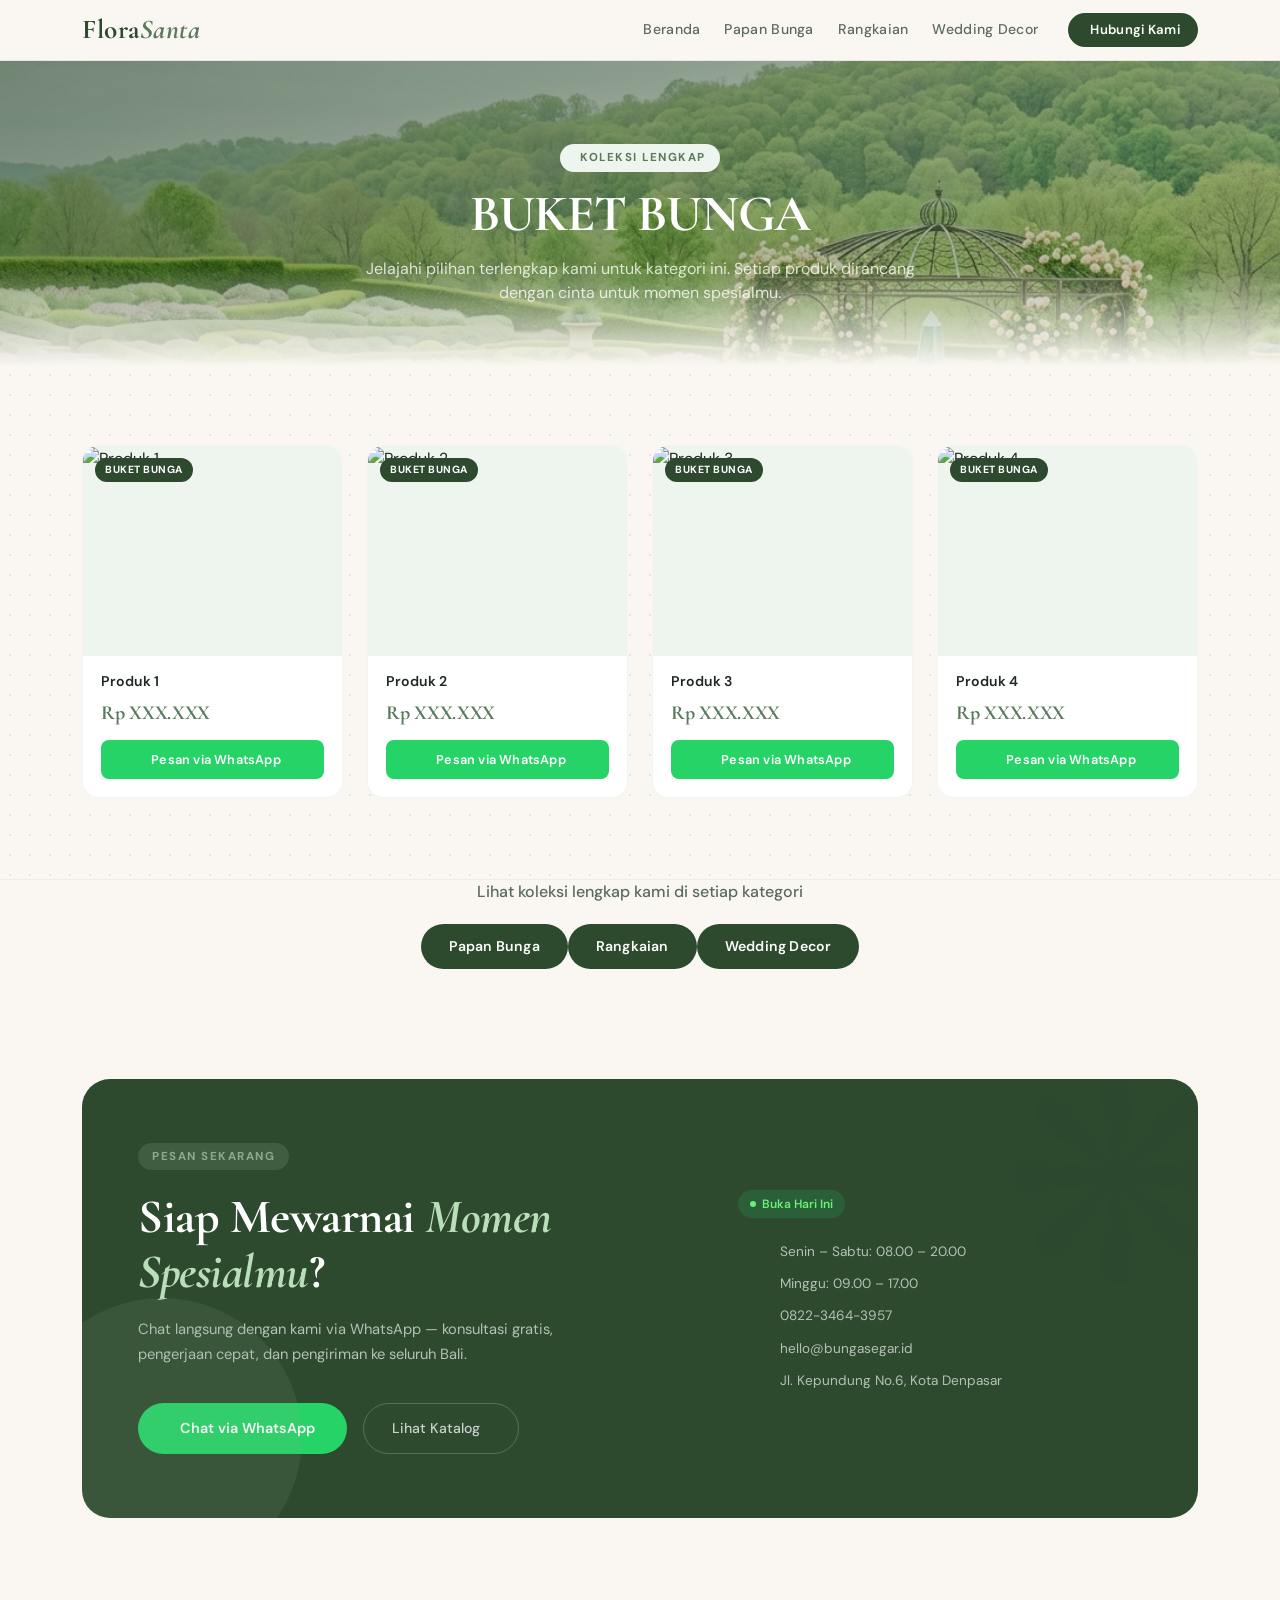
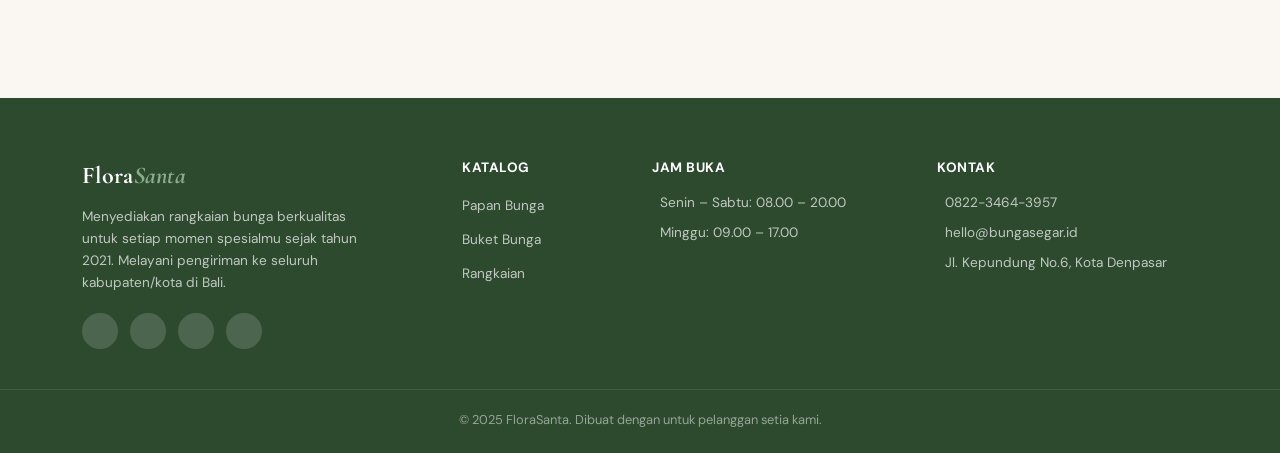
==== buket.html @ c16046f9 "Add files via upload" ====
<!DOCTYPE html>
<html lang="id">
<head>
  <meta charset="UTF-8" />
  <meta name="viewport" content="width=device-width, initial-scale=1.0"/>
  <title>Buket Bunga - FloraSanta</title>
  <link rel="icon" type="image/png" href="logosaja.png">

  <!-- Fonts -->
  <link rel="preconnect" href="https://fonts.googleapis.com">
  <link rel="preconnect" href="https://fonts.gstatic.com" crossorigin>
  <link href="https://fonts.googleapis.com/css2?family=Cormorant+Garamond:ital,wght@0,400;0,600;0,700;1,400;1,600&family=DM+Sans:wght@300;400;500;600&display=swap" rel="stylesheet">

  <!-- Bootstrap & Icons -->
  <link rel="stylesheet" href="https://cdnjs.cloudflare.com/ajax/libs/bootstrap/5.3.3/css/bootstrap.min.css"/>
  <link rel="stylesheet" href="https://cdnjs.cloudflare.com/ajax/libs/bootstrap-icons/1.11.3/font/bootstrap-icons.min.css"/>

  <!-- AOS (Animate on Scroll) -->
  <link rel="stylesheet" href="https://cdnjs.cloudflare.com/ajax/libs/aos/2.3.4/aos.css"/>

  <style>
    /* ═══════════════════════════════════════ ROOT & BASE ═══════════════════════════════════════ */
    :root {
      --sage: #5a7a5c; --sage-light: #8aab8c; --sage-dark: #2d4a2f; --sage-pale: #eef4ee;
      --cream: #faf7f2; --cream-dark: #f0e9de; --bark: #6b4f3a; --gold: #c9a96e;
      --text: #1e2820; --text-soft: #5a6b5c; --white: #ffffff;
      --radius-sm: 8px; --radius-md: 16px; --radius-lg: 28px;
      --shadow-soft: 0 4px 24px rgba(45,74,47,0.10); --shadow-card: 0 8px 40px rgba(45,74,47,0.13);
      --transition: all 0.35s cubic-bezier(0.4, 0, 0.2, 1);
    }
    *, *::before, *::after { box-sizing: border-box; margin: 0; padding: 0; }
    html { scroll-behavior: smooth; }
    body {
      font-family: 'DM Sans', sans-serif;
      background-color: var(--cream);
      color: var(--text);
      overflow-x: hidden;
      cursor: default;
    }

    /* ═══════════════════════════════════════ PROGRESS BAR ═══════════════════════════════════════ */
    #progress-bar {
      position: fixed; top: 0; left: 0; height: 3px; width: 0%;
      background: linear-gradient(90deg, var(--sage), var(--gold));
      z-index: 9999; transition: width 0.1s linear;
    }

    /* ═══════════════════════════════════════ NAVBAR ═══════════════════════════════════════ */
    .navbar {
      background: rgba(250,247,242,0.92) !important;
      backdrop-filter: blur(16px); -webkit-backdrop-filter: blur(16px);
      border-bottom: 1px solid rgba(90,122,92,0.12);
      padding: 10px 0; transition: var(--transition); position: relative; z-index: 1000;
    }
    .navbar.scrolled { padding: 10px 0; box-shadow: 0 4px 20px rgba(45,74,47,0.08); }
    .navbar-brand {
      font-family: 'Cormorant Garamond', serif; font-size: 1.7rem; font-weight: 700;
      color: var(--sage-dark) !important; letter-spacing: 0.5px; line-height: 1.1;
    }
    .navbar-brand em { font-style: italic; color: var(--sage); }
    .nav-link {
      font-size: 0.88rem; font-weight: 500; color: var(--text-soft) !important;
      letter-spacing: 0.3px; padding: 4px 10px !important; position: relative; transition: var(--transition);
    }
    .nav-link::after {
      content: ''; position: absolute; bottom: 0; left: 10px; right: 10px;
      height: 1.5px; background: var(--sage); transform: scaleX(0); transition: transform 0.3s ease;
    }
    .nav-link:hover { color: var(--sage-dark) !important; }
    .nav-link:hover::after { transform: scaleX(1); }
    .btn-nav {
      background: var(--sage-dark); color: var(--white) !important; font-size: 0.82rem;
      font-weight: 600; padding: 7px 18px !important; border-radius: 50px;
      letter-spacing: 0.3px; transition: var(--transition);
    }
    .btn-nav:hover { background: var(--sage) !important; transform: translateY(-1px); box-shadow: 0 6px 18px rgba(45,74,47,0.25); }
    .btn-nav::after { display: none; }
    .navbar-toggler { border: none; padding: 4px 8px; }
    .navbar-toggler:focus { box-shadow: none; }
    .navbar-toggler-icon {
      background-image: url("data:image/svg+xml,%3csvg xmlns='http://www.w3.org/2000/svg' viewBox='0 0 30 30'%3e%3cpath stroke='rgba(45,74,47,0.9)' stroke-linecap='round' stroke-miterlimit='10' stroke-width='2' d='M4 7h22M4 15h22M4 23h22'/%3e%3c/svg%3e");
    }

    /* ═══════════════════════════════════════ PAGE HEADER ═══════════════════════════════════════ */
    .catalog-header {
      background: linear-gradient(160deg, rgba(20,45,22,0.55) 0%, rgba(35,60,30,0.35) 60%, rgba(20,30,18,0.2) 100%), url('kebunbunga.png') center/cover no-repeat fixed;
      padding: 80px 0 60px; position: relative; overflow: hidden;
    }
    .catalog-header::before {
      content: ''; position: absolute; bottom: -1px; left: 0; right: 0; height: 100px;
      background: linear-gradient(to bottom, transparent, var(--cream)); pointer-events: none;
    }
    .catalog-header-content {
      position: relative; z-index: 2; text-align: center;
    }
    .catalog-title {
      font-family: 'Cormorant Garamond', serif; font-size: clamp(2.4rem, 4vw, 3.8rem);
      font-weight: 700; color: #ffffff; letter-spacing: -1px; margin-bottom: 12px;
    }
    .catalog-subtitle {
      font-size: 1rem; color: rgba(255,255,255,0.78); max-width: 600px; margin: 0 auto;
    }

    /* ═══════════════════════════════════════ SECTION HEADERS ═══════════════════════════════════════ */
    .section-tag {
      display: inline-flex; align-items: center; gap: 6px; background: var(--sage-pale);
      color: var(--sage); padding: 5px 14px; border-radius: 50px; font-size: 0.72rem;
      font-weight: 700; text-transform: uppercase; letter-spacing: 1.5px; margin-bottom: 12px;
    }
    .section-tag i { font-size: 0.7rem; }

    /* ═══════════════════════════════════════ PRODUCT GRID ═══════════════════════════════════════ */
    .products-section {
      background-color: #faf7f2;
      background-image: radial-gradient(#dcebdc 1px, transparent 1px);
      background-size: 20px 20px;
      padding: 80px 0;
      position: relative; z-index: 1;
    }
    .products-section.alt {
      background-color: #f5f2ed;
      background-image: radial-gradient(#dcebdc 1px, transparent 1px);
      background-size: 20px 20px;
    }

    .product-card {
      background: var(--white); border-radius: var(--radius-md); overflow: hidden;
      transition: var(--transition); cursor: pointer; height: 100%;
      border: 1px solid rgba(90,122,92,0.08);
    }
    .product-card:hover { transform: translateY(-6px); box-shadow: var(--shadow-card); }
    .card-img-wrap { position: relative; overflow: hidden; height: 210px; background: var(--sage-pale); }
    .card-img-wrap img { width: 100%; height: 100%; object-fit: cover; transition: transform 0.5s ease; }
    .product-card:hover .card-img-wrap img { transform: scale(1.07); }
    .card-tag {
      position: absolute; top: 12px; left: 12px; background: var(--sage-dark); color: white;
      font-size: 0.65rem; font-weight: 700; padding: 4px 10px; border-radius: 50px;
      letter-spacing: 0.5px; text-transform: uppercase;
    }
    .card-tag.pink { background: #c2185b; }
    .card-tag.teal { background: #00796b; }
    .card-content { padding: 16px 18px 18px; }
    .card-name {
      font-size: 0.88rem; font-weight: 600; color: var(--text); margin-bottom: 6px; line-height: 1.4;
      display: -webkit-box; -webkit-line-clamp: 2; -webkit-box-orient: vertical; overflow: hidden;
    }
    .card-price {
      font-family: 'Cormorant Garamond', serif; font-size: 1.25rem; font-weight: 700;
      color: var(--sage); margin-bottom: 12px; letter-spacing: -0.3px;
    }
    .btn-wa {
      display: flex; align-items: center; justify-content: center; gap: 7px; width: 100%;
      background: #25d366; color: white; font-size: 0.8rem; font-weight: 600;
      padding: 10px 14px; border-radius: var(--radius-sm); border: none; text-decoration: none;
      transition: var(--transition); letter-spacing: 0.2px;
    }
    .btn-wa:hover { background: #1aad4f; color: white; transform: translateY(-1px); }

/* ═══════════════════════════════════════ CTA BANNER ═══════════════════════════════════════ */
    .cta-banner { padding: 100px 0; background: var(--cream); position: relative; z-index: 1; }
    .cta-box {
      background: var(--sage-dark); border-radius: var(--radius-lg); padding: 64px 56px;
      position: relative; overflow: hidden;
    }
    .cta-box::before {
      content: '❋'; position: absolute; font-size: 18rem; top: -40px; right: -40px;
      opacity: 0.04; line-height: 1; pointer-events: none;
    }
    .cta-box::after {
      content: ''; position: absolute; bottom: -60px; left: -60px; width: 280px; height: 280px;
      border-radius: 50%; background: rgba(138,171,140,0.12); pointer-events: none;
    }
    .cta-tag {
      display: inline-block; background: rgba(138,171,140,0.2); color: var(--sage-light);
      padding: 5px 14px; border-radius: 50px; font-size: 0.72rem; font-weight: 700;
      letter-spacing: 1.5px; text-transform: uppercase; margin-bottom: 20px;
    }
    .cta-box h2 {
      font-family: 'Cormorant Garamond', serif; font-size: clamp(2rem, 4vw, 3rem);
      font-weight: 700; color: white; line-height: 1.15; margin-bottom: 16px; letter-spacing: -0.5px;
    }
    .cta-box h2 em { font-style: italic; color: #b8deba; }
    .cta-box p {
      color: rgba(255,255,255,0.65); font-size: 0.92rem; line-height: 1.7;
      margin-bottom: 36px; max-width: 480px;
    }
    .btn-cta-wa {
      display: inline-flex; align-items: center; gap: 10px; background: #25d366; color: white;
      font-weight: 600; font-size: 0.9rem; padding: 15px 32px; border-radius: 50px;
      text-decoration: none; transition: var(--transition);
    }
    .btn-cta-wa:hover {
      background: #1aad4f; color: white; transform: translateY(-2px);
      box-shadow: 0 10px 30px rgba(37,211,102,0.35);
    }
    .btn-cta-outline {
      display: inline-flex; align-items: center; gap: 10px; background: transparent;
      color: rgba(255,255,255,0.75); font-weight: 500; font-size: 0.88rem;
      padding: 14px 28px; border-radius: 50px; border: 1px solid rgba(255,255,255,0.2);
      text-decoration: none; transition: var(--transition);
    }
    .btn-cta-outline:hover {
      color: white; border-color: rgba(255,255,255,0.5); background: rgba(255,255,255,0.06);
    }
    .cta-info-list { list-style: none; }
    .cta-info-list li {
      display: flex; align-items: center; gap: 10px; color: rgba(255,255,255,0.65);
      font-size: 0.85rem; margin-bottom: 12px;
    }
    .cta-info-list li i { color: var(--sage-light); font-size: 1rem; flex-shrink: 0; }
    .open-badge {
      display: inline-flex; align-items: center; gap: 6px; background: rgba(37,211,102,0.15);
      color: #69f07a; font-size: 0.75rem; font-weight: 600; padding: 5px 12px;
      border-radius: 50px; margin-bottom: 24px;
    }
    .open-badge span {
      width: 6px; height: 6px; background: #69f07a; border-radius: 50%;
      animation: pulse-dot 2s infinite;
    }

/* ═══════════════════════════════════════ CATALOG NAVIGATION ═══════════════════════════════════════ */
    .catalog-nav-section {
      margin-top: 1px;
      margin-bottom: 10px;
      padding: var(--spacing-2xl) 0;
      background: var(--cream);
      position: relative;
      z-index: 1;
      border-top: 1px solid rgba(90,122,92,0.08);
    }

    .catalog-nav-section p {
      font-size: 1rem;
      color: var(--text-soft);
      margin-bottom: 20px;
      font-weight: 500;
    }

    .catalog-nav-wrapper {
      display: flex;
      flex-wrap: wrap;
      gap: var(--spacing-md);
      justify-content: center;
    }

    .btn-catalog-nav {
      display: inline-flex;
      align-items: center;
      gap: var(--spacing-xs);
      background: var(--sage-dark);
      color: white;
      font-weight: 600;
      font-size: 0.88rem;
      padding: 12px 28px;
      border-radius: 50px;
      border: none;
      text-decoration: none;
      transition: var(--transition);
      letter-spacing: 0.2px;
      cursor: pointer;
    }

    .btn-catalog-nav:hover {
      background: var(--sage);
      color: white;
      transform: translateY(-2px);
      box-shadow: 0 8px 24px rgba(45,74,47,0.2);
    }

    .btn-catalog-nav i {
      font-size: 0.9rem;
    }

    /* ═══════════════════════════════════════ FOOTER ═══════════════════════════════════════ */
    footer {
      background: var(--sage-dark); padding: 60px 0 24px; color: rgba(255,255,255,0.85);
      margin-top: 80px; position: relative; z-index: 1;
    }
    .footer-brand {
      font-family: 'Cormorant Garamond', serif; font-size: 1.5rem; font-weight: 700;
      color: #ffffff; margin-bottom: 12px; letter-spacing: 0.3px;
    }
    .footer-brand em { font-style: italic; color: var(--sage-light); }
    .footer-desc {
      font-size: 0.85rem; line-height: 1.6; color: rgba(255,255,255,0.7); margin-bottom: 20px;
      max-width: 300px;
    }
    .social-links {
      display: flex; gap: 12px;
    }
    .social-link {
      width: 36px; height: 36px; border-radius: 50%; background: rgba(255,255,255,0.15);
      display: flex; align-items: center; justify-content: center; color: #ffffff; font-size: 0.9rem;
      transition: var(--transition); text-decoration: none;
    }
    .social-link:hover { background: var(--sage); transform: translateY(-2px); }
    .footer-heading {
      font-weight: 700; font-size: 0.85rem; color: #ffffff; margin-bottom: 14px;
      text-transform: uppercase; letter-spacing: 0.5px;
    }
    .footer-links {
      list-style: none; padding: 0;
    }
    .footer-links li {
      margin-bottom: 10px;
    }
    .footer-links a {
      color: rgba(255,255,255,0.7); text-decoration: none; font-size: 0.85rem;
      transition: var(--transition);
    }
    .footer-links a:hover { color: #ffffff; }
    .footer-contact-item {
      font-size: 0.85rem; margin-bottom: 10px; display: flex; align-items: center; gap: 8px;
      color: rgba(255,255,255,0.7);
    }
    .footer-contact-item i { font-size: 0.9rem; color: var(--sage-light); }
    .footer-bottom {
      border-top: 1px solid rgba(255,255,255,0.1); padding-top: 20px; margin-top: 40px;
      text-align: center; font-size: 0.8rem; color: rgba(255,255,255,0.5);
    }

    /* ═══════════════════════════════════════ MODAL ═══════════════════════════════════════ */
    #modal-overlay {
      display: none; position: fixed; inset: 0; background: rgba(0,0,0,0.45); z-index: 5000;
      align-items: center; justify-content: center; backdrop-filter: blur(4px);
      -webkit-backdrop-filter: blur(4px);
    }
    .modal-card {
      background: var(--white); border-radius: var(--radius-lg); width: 90%; max-width: 480px;
      overflow: hidden; box-shadow: 0 20px 60px rgba(0,0,0,0.3); animation: modalSlideIn 0.35s ease;
    }
    @keyframes modalSlideIn { from { transform: translateY(40px); opacity: 0; } to { transform: translateY(0); opacity: 1; } }
    .modal-img-wrap { position: relative; height: 280px; overflow: hidden; background: var(--sage-pale); }
    .modal-img-wrap img { width: 100%; height: 100%; object-fit: cover; }
    .modal-close {
      position: absolute; top: 16px; right: 16px; width: 40px; height: 40px; border: none;
      background: rgba(0,0,0,0.15); color: #ffffff; border-radius: 50%; cursor: pointer;
      display: flex; align-items: center; justify-content: center; font-size: 1.2rem;
      transition: var(--transition);
    }
    .modal-close:hover { background: rgba(0,0,0,0.3); transform: scale(1.1); }
    .modal-body { padding: 32px 28px; }
    .modal-name {
      font-size: 1.3rem; font-weight: 700; color: var(--text); margin-bottom: 8px;
      font-family: 'Cormorant Garamond', serif;
    }
    .modal-price {
      font-size: 1.4rem; font-weight: 700; color: var(--sage); margin-bottom: 24px;
      font-family: 'Cormorant Garamond', serif;
    }
    .btn-wa-modal {
      display: flex; align-items: center; justify-content: center; gap: 8px; width: 100%;
      background: #25d366; color: white; font-weight: 600; font-size: 0.9rem;
      padding: 14px 20px; border-radius: var(--radius-sm); border: none; text-decoration: none;
      transition: var(--transition);
    }
    .btn-wa-modal:hover { background: #1aad4f; transform: translateY(-2px); }

    /* ═══════════════════════════════════════ BREADCRUMB ═══════════════════════════════════════ */
    .breadcrumb-nav {
      background: transparent; padding: 20px 0 0; margin-bottom: 0;
    }
    .breadcrumb-nav .breadcrumb-item { font-size: 0.85rem; }
    .breadcrumb-nav .breadcrumb-item a { color: var(--sage); text-decoration: none; }
    .breadcrumb-nav .breadcrumb-item.active { color: var(--text-soft); }

    @keyframes pulse-dot { 0%, 100% { opacity: 1; transform: scale(1); } 50% { opacity: 0.5; transform: scale(0.8); } }
  </style>
</head>
<body>
  <div id="progress-bar"></div>

  <!-- NAVBAR -->
<nav class="navbar navbar-expand-lg sticky-top" id="mainNav">
  <div class="container">
    <a class="navbar-brand" href="#">Flora<em>Santa</em></a>
    <button class="navbar-toggler" type="button" data-bs-toggle="collapse" data-bs-target="#navMenu">
      <span class="navbar-toggler-icon"></span>
    </button>
    <div class="collapse navbar-collapse" id="navMenu">
      <ul class="navbar-nav ms-auto align-items-lg-center gap-1">
        <li class="nav-item"><a class="nav-link" href="index.html">Beranda</a></li>
        <li class="nav-item"><a class="nav-link" href="papanbunga.html">Papan Bunga</a></li>      
        <li class="nav-item"><a class="nav-link" href="rangkaian.html">Rangkaian</a></li>
        <li class="nav-item"><a class="nav-link" href="wedding.html">Wedding Decor</a></li>
        <li class="nav-item ms-lg-3 mt-2 mt-lg-0">
          <a class="nav-link btn-nav" href="https://wa.me/6282234643957" target="_blank">
            <i class="bi bi-whatsapp me-1"></i> Hubungi Kami
          </a>
        </li>
      </ul>
    </div>
  </div>
</nav>

  <!-- CATALOG HEADER -->
  <section class="catalog-header">
    <div class="container">
      <div class="catalog-header-content" data-aos="fade-up">
        <div class="section-tag"><i class="bi bi-sparkles"></i> Koleksi Lengkap</div>
        <h1 class="catalog-title">BUKET BUNGA</h1>
        <p class="catalog-subtitle">Jelajahi pilihan terlengkap kami untuk kategori ini. Setiap produk dirancang dengan cinta untuk momen spesialmu.</p>
      </div>
    </div>
  </section>

  <!-- PRODUCTS GRID -->
  <section class="products-section">
    <div class="container">
      <div class="row g-3 g-lg-4">
        <!-- PRODUCT 1 -->
        <div class="col-6 col-lg-3" data-aos="fade-up" data-aos-delay="0">
          <div class="product-card" data-name="Produk 1" data-price="Rp XXX.XXX" data-img="placeholder.jpg" data-wa="https://wa.me/6282234643957?text=Halo%2C%20saya%20ingin%20pesan%20Produk%201">
            <div class="card-img-wrap"><img src="https://placehold.co/400x300/e8f5e9/2e7d32?text=Produk+1" alt="Produk 1" loading="lazy"/><span class="card-tag">BUKET BUNGA</span></div>
            <div class="card-content"><div class="card-name">Produk 1</div><div class="card-price">Rp XXX.XXX</div><span class="btn-wa"><i class="bi bi-whatsapp"></i> Pesan via WhatsApp</span></div>
          </div>
        </div>

        <!-- PRODUCT 2 -->
        <div class="col-6 col-lg-3" data-aos="fade-up" data-aos-delay="60">
          <div class="product-card" data-name="Produk 2" data-price="Rp XXX.XXX" data-img="placeholder.jpg" data-wa="https://wa.me/6282234643957?text=Halo%2C%20saya%20ingin%20pesan%20Produk%202">
            <div class="card-img-wrap"><img src="https://placehold.co/400x300/e8f5e9/2e7d32?text=Produk+2" alt="Produk 2" loading="lazy"/><span class="card-tag">BUKET BUNGA</span></div>
            <div class="card-content"><div class="card-name">Produk 2</div><div class="card-price">Rp XXX.XXX</div><span class="btn-wa"><i class="bi bi-whatsapp"></i> Pesan via WhatsApp</span></div>
          </div>
        </div>

        <!-- PRODUCT 3 -->
        <div class="col-6 col-lg-3" data-aos="fade-up" data-aos-delay="120">
          <div class="product-card" data-name="Produk 3" data-price="Rp XXX.XXX" data-img="placeholder.jpg" data-wa="https://wa.me/6282234643957?text=Halo%2C%20saya%20ingin%20pesan%20Produk%203">
            <div class="card-img-wrap"><img src="https://placehold.co/400x300/e8f5e9/2e7d32?text=Produk+3" alt="Produk 3" loading="lazy"/><span class="card-tag">BUKET BUNGA</span></div>
            <div class="card-content"><div class="card-name">Produk 3</div><div class="card-price">Rp XXX.XXX</div><span class="btn-wa"><i class="bi bi-whatsapp"></i> Pesan via WhatsApp</span></div>
          </div>
        </div>

        <!-- PRODUCT 4 -->
        <div class="col-6 col-lg-3" data-aos="fade-up" data-aos-delay="180">
          <div class="product-card" data-name="Produk 4" data-price="Rp XXX.XXX" data-img="placeholder.jpg" data-wa="https://wa.me/6282234643957?text=Halo%2C%20saya%20ingin%20pesan%20Produk%204">
            <div class="card-img-wrap"><img src="https://placehold.co/400x300/e8f5e9/2e7d32?text=Produk+4" alt="Produk 4" loading="lazy"/><span class="card-tag">BUKET BUNGA</span></div>
            <div class="card-content"><div class="card-name">Produk 4</div><div class="card-price">Rp XXX.XXX</div><span class="btn-wa"><i class="bi bi-whatsapp"></i> Pesan via WhatsApp</span></div>
          </div>
        </div>

        <!-- Duplicate & customize more product cards as needed (add more col-6 col-lg-3 divs) -->

      </div>
    </div>
  </section>

<!-- CATALOG NAVIGATION SECTION -->
<section class="catalog-nav-section">
  <div class="container">
    <div class="text-center" data-aos="fade-up">
      <p>Lihat koleksi lengkap kami di setiap kategori</p>
      <div class="catalog-nav-wrapper">
        <a href="papanbunga.html" class="btn-catalog-nav"><i class="bi bi-flower1"></i> Papan Bunga</a>      
        <a href="rangkaian.html" class="btn-catalog-nav"><i class="bi bi-stars"></i> Rangkaian</a>
        <a href="wedding.html" class="btn-catalog-nav"><i class="bi bi-stars"></i> Wedding Decor</a>
      </div>
    </div>
  </div>
</section>

<!-- CTA BANNER -->
<section class="cta-banner">
  <div class="container">
    <div class="cta-box" data-aos="fade-up">
      <div class="row align-items-center gy-5">
        <div class="col-lg-7">
          <div class="cta-tag">Pesan Sekarang</div>
          <h2>Siap Mewarnai <em>Momen Spesialmu</em>?</h2>
          <p>Chat langsung dengan kami via WhatsApp — konsultasi gratis, pengerjaan cepat, dan pengiriman ke seluruh Bali.</p>
          <div class="d-flex flex-wrap gap-3">
            <a href="https://wa.me/6282234643957" target="_blank" class="btn-cta-wa"><i class="bi bi-whatsapp"></i> Chat via WhatsApp</a>
            <a href="#papan-bunga" class="btn-cta-outline">Lihat Katalog <i class="bi bi-arrow-right"></i></a>
          </div>
        </div>
        <div class="col-lg-5">
          <div class="open-badge"><span></span> Buka Hari Ini</div>
          <ul class="cta-info-list">
            <li><i class="bi bi-clock"></i> Senin – Sabtu: 08.00 – 20.00</li>
            <li><i class="bi bi-clock"></i> Minggu: 09.00 – 17.00</li>
            <li><i class="bi bi-telephone"></i> 0822-3464-3957</li>
            <li><i class="bi bi-envelope"></i> hello@bungasegar.id</li>
            <li><i class="bi bi-geo-alt"></i> Jl. Kepundung No.6, Kota Denpasar</li>
          </ul>
        </div>
      </div>
    </div>
  </div>
</section>

  <!-- FOOTER -->
  <footer>
    <div class="container">
      <div class="row gy-5">
        <div class="col-lg-4">
          <div class="footer-brand">Flora<em>Santa</em></div>
          <p class="footer-desc">Menyediakan rangkaian bunga berkualitas untuk setiap momen spesialmu sejak tahun 2021. Melayani pengiriman ke seluruh kabupaten/kota di Bali.</p>
          <div class="social-links">
            <a href="#" class="social-link"><i class="bi bi-instagram"></i></a>
            <a href="#" class="social-link"><i class="bi bi-facebook"></i></a>
            <a href="https://wa.me/6282234643957" class="social-link"><i class="bi bi-whatsapp"></i></a>
            <a href="#" class="social-link"><i class="bi bi-tiktok"></i></a>
          </div>
        </div>
        <div class="col-6 col-lg-2">
          <div class="footer-heading">Katalog</div>
          <ul class="footer-links">
            <li><a href="papan-bunga.html">Papan Bunga</a></li>
            <li><a href="buket.html">Buket Bunga</a></li>
            <li><a href="rangkaian.html">Rangkaian</a></li>
          </ul>
        </div>
        <div class="col-6 col-lg-3">
          <div class="footer-heading">Jam Buka</div>
          <div class="footer-contact-item"><i class="bi bi-clock"></i> Senin – Sabtu: 08.00 – 20.00</div>
          <div class="footer-contact-item"><i class="bi bi-clock"></i> Minggu: 09.00 – 17.00</div>
        </div>
        <div class="col-lg-3">
          <div class="footer-heading">Kontak</div>
          <div class="footer-contact-item"><i class="bi bi-whatsapp"></i> 0822-3464-3957</div>
          <div class="footer-contact-item"><i class="bi bi-envelope"></i> hello@bungasegar.id</div>
          <div class="footer-contact-item"><i class="bi bi-geo-alt"></i> Jl. Kepundung No.6, Kota Denpasar</div>
        </div>
      </div>
    </div>
    <div class="footer-bottom">&copy; 2025 FloraSanta. Dibuat dengan <i class="bi bi-heart-fill" style="color:#5a7a5c;"></i> untuk pelanggan setia kami.</div>
  </footer>

  <!-- MODAL -->
  <div id="modal-overlay">
    <div class="modal-card">
      <div class="modal-img-wrap"><img id="modal-img" src="" alt="produk"/><button class="modal-close" onclick="closeModal()"><i class="bi bi-x"></i></button></div>
      <div class="modal-body">
        <div class="modal-name" id="modal-name"></div>
        <div class="modal-price" id="modal-price"></div>
        <a id="modal-wa" href="#" target="_blank" class="btn-wa-modal"><i class="bi bi-whatsapp"></i> Pesan Sekarang via WhatsApp</a>
      </div>
    </div>
  </div>

  <!-- Scripts -->
  <script src="https://cdnjs.cloudflare.com/ajax/libs/bootstrap/5.3.3/js/bootstrap.bundle.min.js"></script>
  <script src="https://cdnjs.cloudflare.com/ajax/libs/aos/2.3.4/aos.js"></script>
  <script>
    // ═══════ INIT ═══════
    AOS.init({ once: true, offset: 60 });

    // Navbar scroll
    const nav = document.getElementById('mainNav');
    window.addEventListener('scroll', () => nav.classList.toggle('scrolled', window.scrollY > 40));

    // Progress bar
    const bar = document.getElementById('progress-bar');
    window.addEventListener('scroll', () => {
      const total = document.body.scrollHeight - window.innerHeight;
      bar.style.width = (window.scrollY / total * 100) + '%';
    });

    // ═══════ MODAL ═══════
    function closeModal() {
      document.getElementById('modal-overlay').style.display = 'none';
      document.body.style.overflow = '';
    }
    document.getElementById('modal-overlay').addEventListener('click', e => { if (e.target.id === 'modal-overlay') closeModal(); });
    document.querySelectorAll('.product-card').forEach(card => {
      card.addEventListener('click', () => {
        document.getElementById('modal-name').textContent = card.dataset.name;
        document.getElementById('modal-price').textContent = card.dataset.price;
        document.getElementById('modal-img').src = card.dataset.img;
        document.getElementById('modal-wa').href = card.dataset.wa;
        document.getElementById('modal-overlay').style.display = 'flex';
        document.body.style.overflow = 'hidden';
      });
    });
    document.addEventListener('keydown', e => { if (e.key === 'Escape') closeModal(); });
  </script>
</body>
</html>
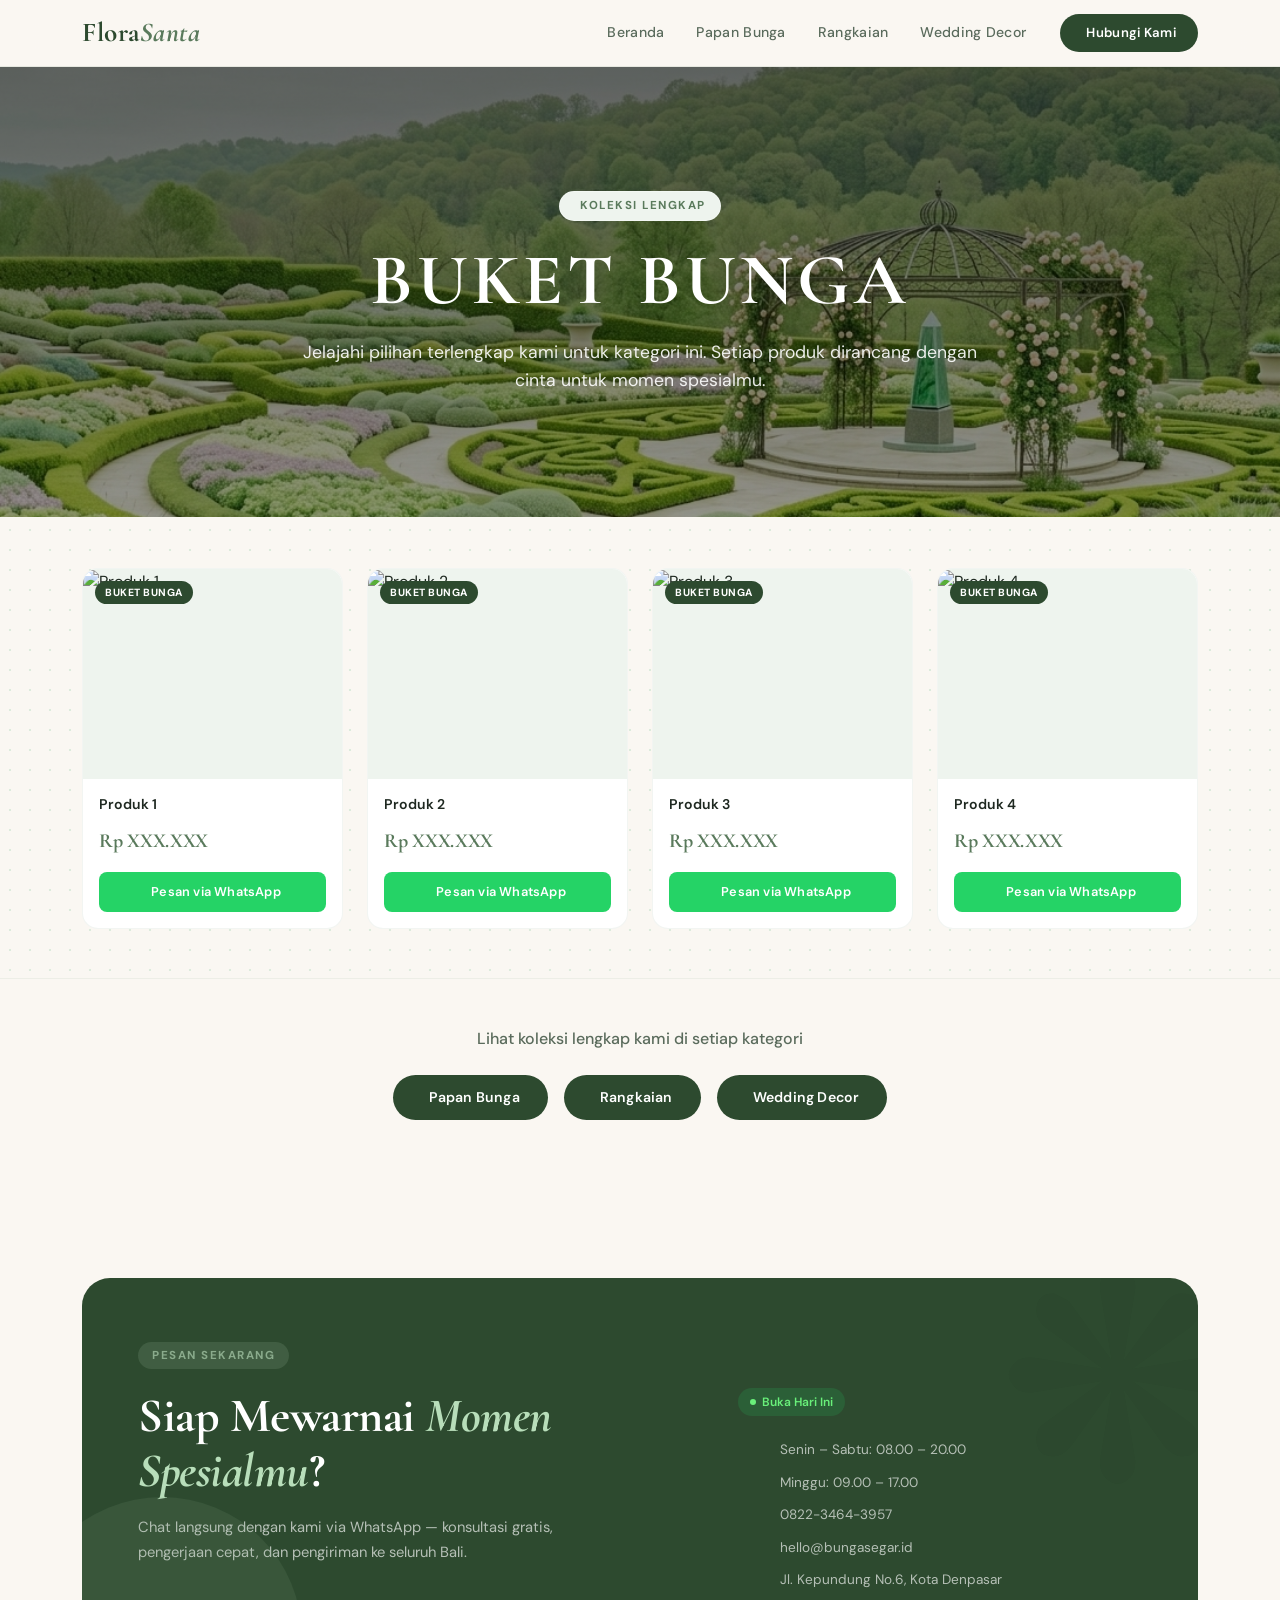
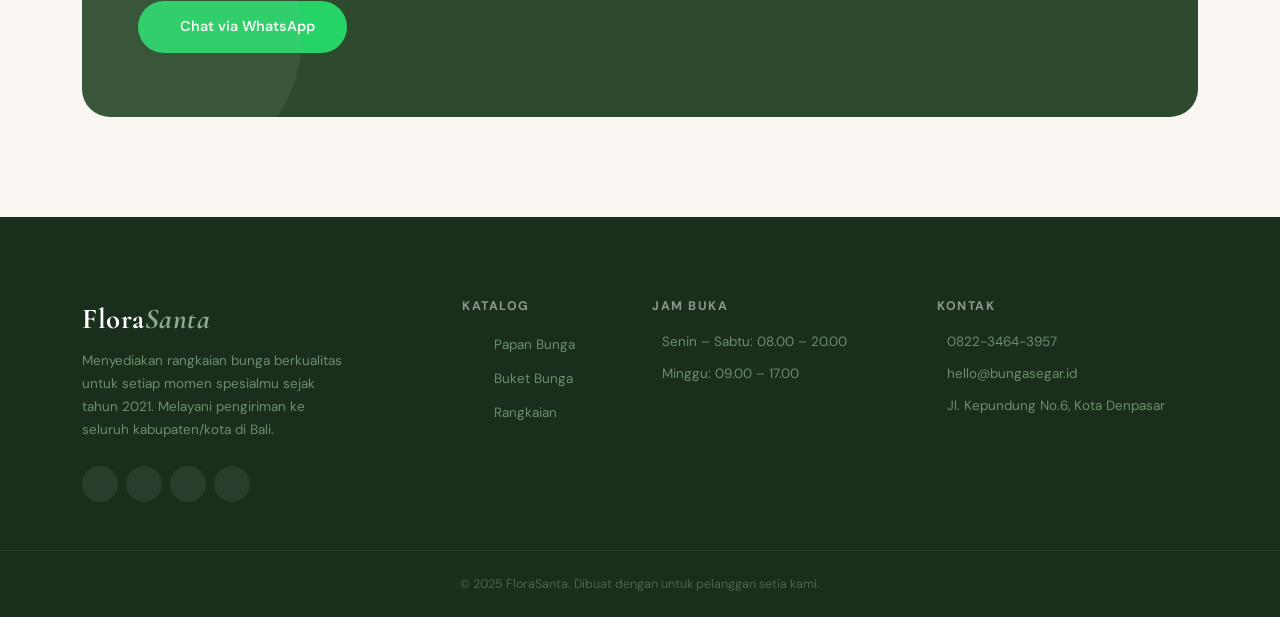
==== commit 4b0743d0: "Add files via upload" ====
--- a/buket.html
+++ b/buket.html
@@ -18,354 +18,9 @@
   <!-- AOS (Animate on Scroll) -->
   <link rel="stylesheet" href="https://cdnjs.cloudflare.com/ajax/libs/aos/2.3.4/aos.css"/>
 
-  <style>
-    /* ═══════════════════════════════════════ ROOT & BASE ═══════════════════════════════════════ */
-    :root {
-      --sage: #5a7a5c; --sage-light: #8aab8c; --sage-dark: #2d4a2f; --sage-pale: #eef4ee;
-      --cream: #faf7f2; --cream-dark: #f0e9de; --bark: #6b4f3a; --gold: #c9a96e;
-      --text: #1e2820; --text-soft: #5a6b5c; --white: #ffffff;
-      --radius-sm: 8px; --radius-md: 16px; --radius-lg: 28px;
-      --shadow-soft: 0 4px 24px rgba(45,74,47,0.10); --shadow-card: 0 8px 40px rgba(45,74,47,0.13);
-      --transition: all 0.35s cubic-bezier(0.4, 0, 0.2, 1);
-    }
-    *, *::before, *::after { box-sizing: border-box; margin: 0; padding: 0; }
-    html { scroll-behavior: smooth; }
-    body {
-      font-family: 'DM Sans', sans-serif;
-      background-color: var(--cream);
-      color: var(--text);
-      overflow-x: hidden;
-      cursor: default;
-    }
-
-    /* ═══════════════════════════════════════ PROGRESS BAR ═══════════════════════════════════════ */
-    #progress-bar {
-      position: fixed; top: 0; left: 0; height: 3px; width: 0%;
-      background: linear-gradient(90deg, var(--sage), var(--gold));
-      z-index: 9999; transition: width 0.1s linear;
-    }
-
-    /* ═══════════════════════════════════════ NAVBAR ═══════════════════════════════════════ */
-    .navbar {
-      background: rgba(250,247,242,0.92) !important;
-      backdrop-filter: blur(16px); -webkit-backdrop-filter: blur(16px);
-      border-bottom: 1px solid rgba(90,122,92,0.12);
-      padding: 10px 0; transition: var(--transition); position: relative; z-index: 1000;
-    }
-    .navbar.scrolled { padding: 10px 0; box-shadow: 0 4px 20px rgba(45,74,47,0.08); }
-    .navbar-brand {
-      font-family: 'Cormorant Garamond', serif; font-size: 1.7rem; font-weight: 700;
-      color: var(--sage-dark) !important; letter-spacing: 0.5px; line-height: 1.1;
-    }
-    .navbar-brand em { font-style: italic; color: var(--sage); }
-    .nav-link {
-      font-size: 0.88rem; font-weight: 500; color: var(--text-soft) !important;
-      letter-spacing: 0.3px; padding: 4px 10px !important; position: relative; transition: var(--transition);
-    }
-    .nav-link::after {
-      content: ''; position: absolute; bottom: 0; left: 10px; right: 10px;
-      height: 1.5px; background: var(--sage); transform: scaleX(0); transition: transform 0.3s ease;
-    }
-    .nav-link:hover { color: var(--sage-dark) !important; }
-    .nav-link:hover::after { transform: scaleX(1); }
-    .btn-nav {
-      background: var(--sage-dark); color: var(--white) !important; font-size: 0.82rem;
-      font-weight: 600; padding: 7px 18px !important; border-radius: 50px;
-      letter-spacing: 0.3px; transition: var(--transition);
-    }
-    .btn-nav:hover { background: var(--sage) !important; transform: translateY(-1px); box-shadow: 0 6px 18px rgba(45,74,47,0.25); }
-    .btn-nav::after { display: none; }
-    .navbar-toggler { border: none; padding: 4px 8px; }
-    .navbar-toggler:focus { box-shadow: none; }
-    .navbar-toggler-icon {
-      background-image: url("data:image/svg+xml,%3csvg xmlns='http://www.w3.org/2000/svg' viewBox='0 0 30 30'%3e%3cpath stroke='rgba(45,74,47,0.9)' stroke-linecap='round' stroke-miterlimit='10' stroke-width='2' d='M4 7h22M4 15h22M4 23h22'/%3e%3c/svg%3e");
-    }
-
-    /* ═══════════════════════════════════════ PAGE HEADER ═══════════════════════════════════════ */
-    .catalog-header {
-      background: linear-gradient(160deg, rgba(20,45,22,0.55) 0%, rgba(35,60,30,0.35) 60%, rgba(20,30,18,0.2) 100%), url('kebunbunga.png') center/cover no-repeat fixed;
-      padding: 80px 0 60px; position: relative; overflow: hidden;
-    }
-    .catalog-header::before {
-      content: ''; position: absolute; bottom: -1px; left: 0; right: 0; height: 100px;
-      background: linear-gradient(to bottom, transparent, var(--cream)); pointer-events: none;
-    }
-    .catalog-header-content {
-      position: relative; z-index: 2; text-align: center;
-    }
-    .catalog-title {
-      font-family: 'Cormorant Garamond', serif; font-size: clamp(2.4rem, 4vw, 3.8rem);
-      font-weight: 700; color: #ffffff; letter-spacing: -1px; margin-bottom: 12px;
-    }
-    .catalog-subtitle {
-      font-size: 1rem; color: rgba(255,255,255,0.78); max-width: 600px; margin: 0 auto;
-    }
-
-    /* ═══════════════════════════════════════ SECTION HEADERS ═══════════════════════════════════════ */
-    .section-tag {
-      display: inline-flex; align-items: center; gap: 6px; background: var(--sage-pale);
-      color: var(--sage); padding: 5px 14px; border-radius: 50px; font-size: 0.72rem;
-      font-weight: 700; text-transform: uppercase; letter-spacing: 1.5px; margin-bottom: 12px;
-    }
-    .section-tag i { font-size: 0.7rem; }
-
-    /* ═══════════════════════════════════════ PRODUCT GRID ═══════════════════════════════════════ */
-    .products-section {
-      background-color: #faf7f2;
-      background-image: radial-gradient(#dcebdc 1px, transparent 1px);
-      background-size: 20px 20px;
-      padding: 80px 0;
-      position: relative; z-index: 1;
-    }
-    .products-section.alt {
-      background-color: #f5f2ed;
-      background-image: radial-gradient(#dcebdc 1px, transparent 1px);
-      background-size: 20px 20px;
-    }
-
-    .product-card {
-      background: var(--white); border-radius: var(--radius-md); overflow: hidden;
-      transition: var(--transition); cursor: pointer; height: 100%;
-      border: 1px solid rgba(90,122,92,0.08);
-    }
-    .product-card:hover { transform: translateY(-6px); box-shadow: var(--shadow-card); }
-    .card-img-wrap { position: relative; overflow: hidden; height: 210px; background: var(--sage-pale); }
-    .card-img-wrap img { width: 100%; height: 100%; object-fit: cover; transition: transform 0.5s ease; }
-    .product-card:hover .card-img-wrap img { transform: scale(1.07); }
-    .card-tag {
-      position: absolute; top: 12px; left: 12px; background: var(--sage-dark); color: white;
-      font-size: 0.65rem; font-weight: 700; padding: 4px 10px; border-radius: 50px;
-      letter-spacing: 0.5px; text-transform: uppercase;
-    }
-    .card-tag.pink { background: #c2185b; }
-    .card-tag.teal { background: #00796b; }
-    .card-content { padding: 16px 18px 18px; }
-    .card-name {
-      font-size: 0.88rem; font-weight: 600; color: var(--text); margin-bottom: 6px; line-height: 1.4;
-      display: -webkit-box; -webkit-line-clamp: 2; -webkit-box-orient: vertical; overflow: hidden;
-    }
-    .card-price {
-      font-family: 'Cormorant Garamond', serif; font-size: 1.25rem; font-weight: 700;
-      color: var(--sage); margin-bottom: 12px; letter-spacing: -0.3px;
-    }
-    .btn-wa {
-      display: flex; align-items: center; justify-content: center; gap: 7px; width: 100%;
-      background: #25d366; color: white; font-size: 0.8rem; font-weight: 600;
-      padding: 10px 14px; border-radius: var(--radius-sm); border: none; text-decoration: none;
-      transition: var(--transition); letter-spacing: 0.2px;
-    }
-    .btn-wa:hover { background: #1aad4f; color: white; transform: translateY(-1px); }
-
-/* ═══════════════════════════════════════ CTA BANNER ═══════════════════════════════════════ */
-    .cta-banner { padding: 100px 0; background: var(--cream); position: relative; z-index: 1; }
-    .cta-box {
-      background: var(--sage-dark); border-radius: var(--radius-lg); padding: 64px 56px;
-      position: relative; overflow: hidden;
-    }
-    .cta-box::before {
-      content: '❋'; position: absolute; font-size: 18rem; top: -40px; right: -40px;
-      opacity: 0.04; line-height: 1; pointer-events: none;
-    }
-    .cta-box::after {
-      content: ''; position: absolute; bottom: -60px; left: -60px; width: 280px; height: 280px;
-      border-radius: 50%; background: rgba(138,171,140,0.12); pointer-events: none;
-    }
-    .cta-tag {
-      display: inline-block; background: rgba(138,171,140,0.2); color: var(--sage-light);
-      padding: 5px 14px; border-radius: 50px; font-size: 0.72rem; font-weight: 700;
-      letter-spacing: 1.5px; text-transform: uppercase; margin-bottom: 20px;
-    }
-    .cta-box h2 {
-      font-family: 'Cormorant Garamond', serif; font-size: clamp(2rem, 4vw, 3rem);
-      font-weight: 700; color: white; line-height: 1.15; margin-bottom: 16px; letter-spacing: -0.5px;
-    }
-    .cta-box h2 em { font-style: italic; color: #b8deba; }
-    .cta-box p {
-      color: rgba(255,255,255,0.65); font-size: 0.92rem; line-height: 1.7;
-      margin-bottom: 36px; max-width: 480px;
-    }
-    .btn-cta-wa {
-      display: inline-flex; align-items: center; gap: 10px; background: #25d366; color: white;
-      font-weight: 600; font-size: 0.9rem; padding: 15px 32px; border-radius: 50px;
-      text-decoration: none; transition: var(--transition);
-    }
-    .btn-cta-wa:hover {
-      background: #1aad4f; color: white; transform: translateY(-2px);
-      box-shadow: 0 10px 30px rgba(37,211,102,0.35);
-    }
-    .btn-cta-outline {
-      display: inline-flex; align-items: center; gap: 10px; background: transparent;
-      color: rgba(255,255,255,0.75); font-weight: 500; font-size: 0.88rem;
-      padding: 14px 28px; border-radius: 50px; border: 1px solid rgba(255,255,255,0.2);
-      text-decoration: none; transition: var(--transition);
-    }
-    .btn-cta-outline:hover {
-      color: white; border-color: rgba(255,255,255,0.5); background: rgba(255,255,255,0.06);
-    }
-    .cta-info-list { list-style: none; }
-    .cta-info-list li {
-      display: flex; align-items: center; gap: 10px; color: rgba(255,255,255,0.65);
-      font-size: 0.85rem; margin-bottom: 12px;
-    }
-    .cta-info-list li i { color: var(--sage-light); font-size: 1rem; flex-shrink: 0; }
-    .open-badge {
-      display: inline-flex; align-items: center; gap: 6px; background: rgba(37,211,102,0.15);
-      color: #69f07a; font-size: 0.75rem; font-weight: 600; padding: 5px 12px;
-      border-radius: 50px; margin-bottom: 24px;
-    }
-    .open-badge span {
-      width: 6px; height: 6px; background: #69f07a; border-radius: 50%;
-      animation: pulse-dot 2s infinite;
-    }
-
-/* ═══════════════════════════════════════ CATALOG NAVIGATION ═══════════════════════════════════════ */
-    .catalog-nav-section {
-      margin-top: 1px;
-      margin-bottom: 10px;
-      padding: var(--spacing-2xl) 0;
-      background: var(--cream);
-      position: relative;
-      z-index: 1;
-      border-top: 1px solid rgba(90,122,92,0.08);
-    }
-
-    .catalog-nav-section p {
-      font-size: 1rem;
-      color: var(--text-soft);
-      margin-bottom: 20px;
-      font-weight: 500;
-    }
-
-    .catalog-nav-wrapper {
-      display: flex;
-      flex-wrap: wrap;
-      gap: var(--spacing-md);
-      justify-content: center;
-    }
-
-    .btn-catalog-nav {
-      display: inline-flex;
-      align-items: center;
-      gap: var(--spacing-xs);
-      background: var(--sage-dark);
-      color: white;
-      font-weight: 600;
-      font-size: 0.88rem;
-      padding: 12px 28px;
-      border-radius: 50px;
-      border: none;
-      text-decoration: none;
-      transition: var(--transition);
-      letter-spacing: 0.2px;
-      cursor: pointer;
-    }
-
-    .btn-catalog-nav:hover {
-      background: var(--sage);
-      color: white;
-      transform: translateY(-2px);
-      box-shadow: 0 8px 24px rgba(45,74,47,0.2);
-    }
-
-    .btn-catalog-nav i {
-      font-size: 0.9rem;
-    }
-
-    /* ═══════════════════════════════════════ FOOTER ═══════════════════════════════════════ */
-    footer {
-      background: var(--sage-dark); padding: 60px 0 24px; color: rgba(255,255,255,0.85);
-      margin-top: 80px; position: relative; z-index: 1;
-    }
-    .footer-brand {
-      font-family: 'Cormorant Garamond', serif; font-size: 1.5rem; font-weight: 700;
-      color: #ffffff; margin-bottom: 12px; letter-spacing: 0.3px;
-    }
-    .footer-brand em { font-style: italic; color: var(--sage-light); }
-    .footer-desc {
-      font-size: 0.85rem; line-height: 1.6; color: rgba(255,255,255,0.7); margin-bottom: 20px;
-      max-width: 300px;
-    }
-    .social-links {
-      display: flex; gap: 12px;
-    }
-    .social-link {
-      width: 36px; height: 36px; border-radius: 50%; background: rgba(255,255,255,0.15);
-      display: flex; align-items: center; justify-content: center; color: #ffffff; font-size: 0.9rem;
-      transition: var(--transition); text-decoration: none;
-    }
-    .social-link:hover { background: var(--sage); transform: translateY(-2px); }
-    .footer-heading {
-      font-weight: 700; font-size: 0.85rem; color: #ffffff; margin-bottom: 14px;
-      text-transform: uppercase; letter-spacing: 0.5px;
-    }
-    .footer-links {
-      list-style: none; padding: 0;
-    }
-    .footer-links li {
-      margin-bottom: 10px;
-    }
-    .footer-links a {
-      color: rgba(255,255,255,0.7); text-decoration: none; font-size: 0.85rem;
-      transition: var(--transition);
-    }
-    .footer-links a:hover { color: #ffffff; }
-    .footer-contact-item {
-      font-size: 0.85rem; margin-bottom: 10px; display: flex; align-items: center; gap: 8px;
-      color: rgba(255,255,255,0.7);
-    }
-    .footer-contact-item i { font-size: 0.9rem; color: var(--sage-light); }
-    .footer-bottom {
-      border-top: 1px solid rgba(255,255,255,0.1); padding-top: 20px; margin-top: 40px;
-      text-align: center; font-size: 0.8rem; color: rgba(255,255,255,0.5);
-    }
-
-    /* ═══════════════════════════════════════ MODAL ═══════════════════════════════════════ */
-    #modal-overlay {
-      display: none; position: fixed; inset: 0; background: rgba(0,0,0,0.45); z-index: 5000;
-      align-items: center; justify-content: center; backdrop-filter: blur(4px);
-      -webkit-backdrop-filter: blur(4px);
-    }
-    .modal-card {
-      background: var(--white); border-radius: var(--radius-lg); width: 90%; max-width: 480px;
-      overflow: hidden; box-shadow: 0 20px 60px rgba(0,0,0,0.3); animation: modalSlideIn 0.35s ease;
-    }
-    @keyframes modalSlideIn { from { transform: translateY(40px); opacity: 0; } to { transform: translateY(0); opacity: 1; } }
-    .modal-img-wrap { position: relative; height: 280px; overflow: hidden; background: var(--sage-pale); }
-    .modal-img-wrap img { width: 100%; height: 100%; object-fit: cover; }
-    .modal-close {
-      position: absolute; top: 16px; right: 16px; width: 40px; height: 40px; border: none;
-      background: rgba(0,0,0,0.15); color: #ffffff; border-radius: 50%; cursor: pointer;
-      display: flex; align-items: center; justify-content: center; font-size: 1.2rem;
-      transition: var(--transition);
-    }
-    .modal-close:hover { background: rgba(0,0,0,0.3); transform: scale(1.1); }
-    .modal-body { padding: 32px 28px; }
-    .modal-name {
-      font-size: 1.3rem; font-weight: 700; color: var(--text); margin-bottom: 8px;
-      font-family: 'Cormorant Garamond', serif;
-    }
-    .modal-price {
-      font-size: 1.4rem; font-weight: 700; color: var(--sage); margin-bottom: 24px;
-      font-family: 'Cormorant Garamond', serif;
-    }
-    .btn-wa-modal {
-      display: flex; align-items: center; justify-content: center; gap: 8px; width: 100%;
-      background: #25d366; color: white; font-weight: 600; font-size: 0.9rem;
-      padding: 14px 20px; border-radius: var(--radius-sm); border: none; text-decoration: none;
-      transition: var(--transition);
-    }
-    .btn-wa-modal:hover { background: #1aad4f; transform: translateY(-2px); }
-
-    /* ═══════════════════════════════════════ BREADCRUMB ═══════════════════════════════════════ */
-    .breadcrumb-nav {
-      background: transparent; padding: 20px 0 0; margin-bottom: 0;
-    }
-    .breadcrumb-nav .breadcrumb-item { font-size: 0.85rem; }
-    .breadcrumb-nav .breadcrumb-item a { color: var(--sage); text-decoration: none; }
-    .breadcrumb-nav .breadcrumb-item.active { color: var(--text-soft); }
-
-    @keyframes pulse-dot { 0%, 100% { opacity: 1; transform: scale(1); } 50% { opacity: 0.5; transform: scale(0.8); } }
-  </style>
+  <!--style css nya ni bosqu-->
+  <link rel="stylesheet" href="style.css">
+
 </head>
 <body>
   <div id="progress-bar"></div>
@@ -471,7 +126,6 @@
           <p>Chat langsung dengan kami via WhatsApp — konsultasi gratis, pengerjaan cepat, dan pengiriman ke seluruh Bali.</p>
           <div class="d-flex flex-wrap gap-3">
             <a href="https://wa.me/6282234643957" target="_blank" class="btn-cta-wa"><i class="bi bi-whatsapp"></i> Chat via WhatsApp</a>
-            <a href="#papan-bunga" class="btn-cta-outline">Lihat Katalog <i class="bi bi-arrow-right"></i></a>
           </div>
         </div>
         <div class="col-lg-5">
--- a/style.css
+++ b/style.css
@@ -0,0 +1,1111 @@
+    /* ═══════════════════════════════════════ ROOT & BASE ═══════════════════════════════════════ */
+    :root {
+      --sage: #5a7a5c;
+      --sage-light: #8aab8c;
+      --sage-dark: #2d4a2f;
+      --sage-pale: #eef4ee;
+      --cream: #faf7f2;
+      --cream-dark: #f0e9de;
+      --bark: #6b4f3a;
+      --gold: #c9a96e;
+      --text: #1e2820;
+      --text-soft: #5a6b5c;
+      --white: #ffffff;
+      --radius-sm: 8px;
+      --radius-md: 16px;
+      --radius-lg: 28px;
+      --shadow-soft: 0 4px 24px rgba(45,74,47,0.10);
+      --shadow-card: 0 8px 40px rgba(45,74,47,0.13);
+      --transition: all 0.35s cubic-bezier(0.4, 0, 0.2, 1);
+      --spacing-xs: 8px;
+      --spacing-sm: 12px;
+      --spacing-md: 16px;
+      --spacing-lg: 24px;
+      --spacing-xl: 36px;
+      --spacing-2xl: 48px;
+      --spacing-3xl: 64px;
+      --spacing-4xl: 80px;
+    }
+
+    *, *::before, *::after {
+      box-sizing: border-box;
+      margin: 0;
+      padding: 0;
+    }
+
+    html {
+      scroll-behavior: smooth;
+    }
+
+    body {
+      font-family: 'DM Sans', sans-serif;
+      background-color: var(--cream);
+      color: var(--text);
+      overflow-x: hidden;
+      cursor: default;
+    }
+
+/* --- FIX CATALOG HEADER BACKGROUND --- */
+.catalog-header {
+  /* 1. Manggil Gambar & Overlay Gelap biar teks kebaca */
+  background: linear-gradient(rgba(0, 0, 0, 0.6), rgba(0, 0, 0, 0.4)), 
+              url('kebunbunga.png') center/cover no-repeat fixed;
+  
+  /* 2. Layouting (Biar lega kayak foto 1) */
+  min-height: 450px;
+  display: flex;
+  align-items: center;
+  justify-content: center;
+  text-align: center;
+  position: relative;
+  padding: 100px 0;
+  color: #ffffff;
+}
+
+/* Biar teks judul lu mewah dan gede di tengah */
+.catalog-title {
+  font-family: 'Cormorant Garamond', serif;
+  font-size: clamp(2.5rem, 6vw, 4.5rem);
+  font-weight: 700;
+  text-transform: uppercase;
+  letter-spacing: 4px;
+  margin-bottom: 15px;
+}
+
+/* Biar deskripsi di bawah judul gak kepanjangan ke samping */
+.catalog-subtitle {
+  font-size: 1.1rem;
+  max-width: 700px;
+  margin: 0 auto;
+  opacity: 0.9;
+  line-height: 1.6;
+}
+
+/* Styling buat badge "Koleksi Lengkap" */
+.section-tag {
+  display: inline-block;
+  background: rgba(255, 255, 255, 0.15);
+  backdrop-filter: blur(8px);
+  padding: 8px 20px;
+  border-radius: 50px;
+  border: 1px solid rgba(255, 255, 255, 0.3);
+  font-size: 0.8rem;
+  margin-bottom: 20px;
+  text-transform: uppercase;
+  letter-spacing: 2px;
+}
+
+/* ═══════════════════════════════════════ CTA BANNER ═══════════════════════════════════════ */
+    .cta-banner { padding: 100px 0; background: var(--cream); position: relative; z-index: 1; }
+    .cta-box {
+      background: var(--sage-dark); border-radius: var(--radius-lg); padding: 64px 56px;
+      position: relative; overflow: hidden;
+    }
+    .cta-box::before {
+      content: '❋'; position: absolute; font-size: 18rem; top: -40px; right: -40px;
+      opacity: 0.04; line-height: 1; pointer-events: none;
+    }
+    .cta-box::after {
+      content: ''; position: absolute; bottom: -60px; left: -60px; width: 280px; height: 280px;
+      border-radius: 50%; background: rgba(138,171,140,0.12); pointer-events: none;
+    }
+    .cta-tag {
+      display: inline-block; background: rgba(138,171,140,0.2); color: var(--sage-light);
+      padding: 5px 14px; border-radius: 50px; font-size: 0.72rem; font-weight: 700;
+      letter-spacing: 1.5px; text-transform: uppercase; margin-bottom: 20px;
+    }
+    .cta-box h2 {
+      font-family: 'Cormorant Garamond', serif; font-size: clamp(2rem, 4vw, 3rem);
+      font-weight: 700; color: white; line-height: 1.15; margin-bottom: 16px; letter-spacing: -0.5px;
+    }
+    .cta-box h2 em { font-style: italic; color: #b8deba; }
+    .cta-box p {
+      color: rgba(255,255,255,0.65); font-size: 0.92rem; line-height: 1.7;
+      margin-bottom: 36px; max-width: 480px;
+    }
+    .btn-cta-wa {
+      display: inline-flex; align-items: center; gap: 10px; background: #25d366; color: white;
+      font-weight: 600; font-size: 0.9rem; padding: 15px 32px; border-radius: 50px;
+      text-decoration: none; transition: var(--transition);
+    }
+    .btn-cta-wa:hover {
+      background: #1aad4f; color: white; transform: translateY(-2px);
+      box-shadow: 0 10px 30px rgba(37,211,102,0.35);
+    }
+    .btn-cta-outline {
+      display: inline-flex; align-items: center; gap: 10px; background: transparent;
+      color: rgba(255,255,255,0.75); font-weight: 500; font-size: 0.88rem;
+      padding: 14px 28px; border-radius: 50px; border: 1px solid rgba(255,255,255,0.2);
+      text-decoration: none; transition: var(--transition);
+    }
+    .btn-cta-outline:hover {
+      color: white; border-color: rgba(255,255,255,0.5); background: rgba(255,255,255,0.06);
+    }
+    .cta-info-list { list-style: none; }
+    .cta-info-list li {
+      display: flex; align-items: center; gap: 10px; color: rgba(255,255,255,0.65);
+      font-size: 0.85rem; margin-bottom: 12px;
+    }
+    .cta-info-list li i { color: var(--sage-light); font-size: 1rem; flex-shrink: 0; }
+    .open-badge {
+      display: inline-flex; align-items: center; gap: 6px; background: rgba(37,211,102,0.15);
+      color: #69f07a; font-size: 0.75rem; font-weight: 600; padding: 5px 12px;
+      border-radius: 50px; margin-bottom: 24px;
+    }
+    .open-badge span {
+      width: 6px; height: 6px; background: #69f07a; border-radius: 50%;
+      animation: pulse-dot 2s infinite;
+    }
+
+    /* ═══════════════════════════════════════ FLOATING PETALS BACKGROUND ═══════════════════════════════════════ */
+    #petals-canvas {
+      position: fixed;
+      top: 0;
+      left: 0;
+      width: 100%;
+      height: 100%;
+      pointer-events: none;
+      z-index: 0;
+      opacity: 0.6;
+    }
+
+    /* ═══════════════════════════════════════ PROGRESS BAR ═══════════════════════════════════════ */
+    #progress-bar {
+      position: fixed;
+      top: 0;
+      left: 0;
+      height: 3px;
+      width: 0%;
+      background: linear-gradient(90deg, var(--sage), var(--gold));
+      z-index: 9999;
+      transition: width 0.1s linear;
+    }
+
+    /* ═══════════════════════════════════════ NAVBAR ═══════════════════════════════════════ */
+    .navbar {
+      background: rgba(250,247,242,0.92) !important;
+      backdrop-filter: blur(16px);
+      -webkit-backdrop-filter: blur(16px);
+      border-bottom: 1px solid rgba(90,122,92,0.12);
+      padding: 14px 0;
+      transition: var(--transition);
+      position: relative;
+      z-index: 1000;
+    }
+
+    .navbar.scrolled {
+      padding: 10px 0;
+      box-shadow: 0 4px 20px rgba(45,74,47,0.08);
+    }
+
+    .navbar-brand {
+      font-family: 'Cormorant Garamond', serif;
+      font-size: 1.7rem;
+      font-weight: 700;
+      color: var(--sage-dark) !important;
+      letter-spacing: 0.5px;
+      line-height: 1;
+    }
+
+    .navbar-brand em {
+      font-style: italic;
+      color: var(--sage);
+    }
+
+    .nav-link {
+      font-size: 0.88rem;
+      font-weight: 500;
+      color: var(--text-soft) !important;
+      letter-spacing: 0.3px;
+      padding: 6px 14px !important;
+      position: relative;
+      transition: var(--transition);
+    }
+
+    .nav-link::after {
+      content: '';
+      position: absolute;
+      bottom: 0;
+      left: 14px;
+      right: 14px;
+      height: 1.5px;
+      background: var(--sage);
+      transform: scaleX(0);
+      transition: transform 0.3s ease;
+    }
+
+    .nav-link:hover {
+      color: var(--sage-dark) !important;
+    }
+
+    .nav-link:hover::after {
+      transform: scaleX(1);
+    }
+
+    .btn-nav {
+      background: var(--sage-dark);
+      color: var(--white) !important;
+      font-size: 0.82rem;
+      font-weight: 600;
+      padding: 9px 22px !important;
+      border-radius: 50px;
+      letter-spacing: 0.3px;
+      transition: var(--transition);
+    }
+
+    .btn-nav:hover {
+      background: var(--sage) !important;
+      transform: translateY(-1px);
+      box-shadow: 0 6px 18px rgba(45,74,47,0.25);
+    }
+
+    .btn-nav::after {
+      display: none;
+    }
+
+    .navbar-toggler {
+      border: none;
+      padding: 4px 8px;
+    }
+
+    .navbar-toggler:focus {
+      box-shadow: none;
+    }
+
+    .navbar-toggler-icon {
+      background-image: url("data:image/svg+xml,%3csvg xmlns='http://www.w3.org/2000/svg' viewBox='0 0 30 30'%3e%3cpath stroke='rgba(45,74,47,0.9)' stroke-linecap='round' stroke-miterlimit='10' stroke-width='2' d='M4 7h22M4 15h22M4 23h22'/%3e%3c/svg%3e");
+    }
+
+    /* ═══════════════════════════════════════ HERO ═══════════════════════════════════════ */
+    .hero {
+      min-height: auto;
+      background: linear-gradient(160deg, rgba(20,45,22,0.55) 0%, rgba(35,60,30,0.35) 60%, rgba(20,30,18,0.2) 100%), url('kebunbunga.png') center/cover no-repeat fixed;
+      display: flex;
+      align-items: flex-start;
+      padding: 70px 0 80px;
+      position: relative;
+      overflow: hidden;
+    }
+
+    .hero::before {
+      content: '';
+      position: absolute;
+      bottom: -1px;
+      left: 0;
+      right: 0;
+      height: 100px;
+      background: linear-gradient(to bottom, transparent, var(--cream));
+      pointer-events: none;
+    }
+
+    .hero-eyebrow {
+      display: inline-flex;
+      align-items: center;
+      gap: var(--spacing-xs);
+      background: rgba(255,255,255,0.12);
+      color: #c8e6ca;
+      border: 1px solid rgba(255,255,255,0.2);
+      padding: 7px 18px;
+      border-radius: 50px;
+      font-size: 0.78rem;
+      font-weight: 600;
+      letter-spacing: 1.5px;
+      text-transform: uppercase;
+      backdrop-filter: blur(8px);
+      margin-bottom: var(--spacing-xl);
+    }
+
+    .hero-eyebrow span {
+      width: 6px;
+      height: 6px;
+      background: #69f07a;
+      border-radius: 50%;
+      animation: pulse-dot 2s infinite;
+    }
+
+    @keyframes pulse-dot {
+      0%, 100% { opacity: 1; transform: scale(1); }
+      50% { opacity: 0.5; transform: scale(0.8); }
+    }
+
+    .hero h1 {
+      font-family: 'Cormorant Garamond', serif;
+      font-size: clamp(2.8rem, 6vw, 5rem);
+      font-weight: 700;
+      line-height: 1.08;
+      color: #ffffff;
+      letter-spacing: -1px;
+      margin-bottom: var(--spacing-xl);
+    }
+
+    .hero h1 em {
+      font-style: italic;
+      color: #b8deba;
+    }
+
+    .hero-desc {
+      font-size: 1rem;
+      color: rgba(255,255,255,0.78);
+      max-width: 500px;
+      line-height: 1.7;
+      margin-bottom: var(--spacing-2xl);
+    }
+
+    .hero-ctas {
+      display: flex;
+      flex-wrap: wrap;
+      gap: var(--spacing-sm);
+    }
+
+    .btn-primary-hero {
+      background: var(--white);
+      color: var(--sage-dark);
+      font-weight: 600;
+      font-size: 0.88rem;
+      padding: 14px 30px;
+      border-radius: 50px;
+      border: none;
+      text-decoration: none;
+      display: inline-flex;
+      align-items: center;
+      gap: var(--spacing-xs);
+      transition: var(--transition);
+      letter-spacing: 0.2px;
+    }
+
+    .btn-primary-hero:hover {
+      background: #e8f5e9;
+      color: var(--sage-dark);
+      transform: translateY(-2px);
+      box-shadow: 0 10px 30px rgba(0,0,0,0.15);
+    }
+
+    .btn-ghost-hero {
+      background: transparent;
+      color: #fff;
+      font-weight: 500;
+      font-size: 0.88rem;
+      padding: 13px 30px;
+      border-radius: 50px;
+      border: 1.5px solid rgba(255,255,255,0.4);
+      text-decoration: none;
+      display: inline-flex;
+      align-items: center;
+      gap: var(--spacing-xs);
+      transition: var(--transition);
+    }
+
+    .btn-ghost-hero:hover {
+      background: rgba(255,255,255,0.12);
+      border-color: rgba(255,255,255,0.7);
+      color: #fff;
+      transform: translateY(-2px);
+    }
+
+    .hero-stats {
+      display: flex;
+      gap: 40px;
+      margin-top: var(--spacing-2xl);
+      padding-top: var(--spacing-xl);
+      border-top: 1px solid rgba(255,255,255,0.15);
+    }
+
+    .stat-num {
+      font-family: 'Cormorant Garamond', serif;
+      font-size: 2.4rem;
+      font-weight: 700;
+      color: #b8deba;
+      line-height: 1;
+    }
+
+    .stat-lbl {
+      font-size: 0.75rem;
+      color: rgba(255,255,255,0.6);
+      font-weight: 500;
+      letter-spacing: 0.3px;
+      margin-top: 4px;
+    }
+
+    .hero-logo-wrap {
+      display: flex;
+      align-items: center;
+      justify-content: center;
+      height: 100%;
+    }
+
+    .hero-logo-wrap img {
+      max-width: 420px;
+      width: 100%;
+      filter: drop-shadow(0 20px 60px rgba(0,0,0,0.3));
+      animation: float 6s ease-in-out infinite;
+    }
+
+    @keyframes float {
+      0%, 100% { transform: translateY(0px); }
+      50% { transform: translateY(-14px); }
+    }
+
+    /* ═══════════════════════════════════════ TRUST BAR ═══════════════════════════════════════ */
+    .trust-bar {
+      background: var(--sage-dark);
+      padding: var(--spacing-2xl) 0;
+      overflow: hidden;
+      position: relative;
+      z-index: 1;
+    }
+
+    .trust-items {
+      display: flex;
+      gap: 56px;
+      align-items: center;
+      animation: scroll-left 18s linear infinite;
+      width: max-content;
+    }
+
+    @keyframes scroll-left {
+      0% { transform: translateX(0); }
+      100% { transform: translateX(-50%); }
+    }
+
+    .trust-item {
+      display: flex;
+      align-items: center;
+      gap: 10px;
+      white-space: nowrap;
+      color: rgba(255,255,255,0.75);
+      font-size: 0.82rem;
+      font-weight: 500;
+      letter-spacing: 0.3px;
+    }
+
+    .trust-item i {
+      color: var(--sage-light);
+      font-size: 1rem;
+    }
+
+    .trust-dot {
+      width: 4px;
+      height: 4px;
+      background: var(--sage-light);
+      border-radius: 50%;
+      opacity: 0.5;
+    }
+
+    /* ═══════════════════════════════════════ SECTION HEADERS ═══════════════════════════════════════ */
+    .section-tag {
+      display: inline-flex;
+      align-items: center;
+      gap: 6px;
+      background: var(--sage-pale);
+      color: var(--sage);
+      padding: 5px 14px;
+      border-radius: 50px;
+      font-size: 0.72rem;
+      font-weight: 700;
+      text-transform: uppercase;
+      letter-spacing: 1.5px;
+      margin-bottom: var(--spacing-md);
+    }
+
+    .section-tag i {
+      font-size: 0.7rem;
+    }
+
+    .section-heading {
+      font-family: 'Cormorant Garamond', serif;
+      font-size: clamp(1.9rem, 3.5vw, 2.8rem);
+      font-weight: 700;
+      color: var(--sage-dark);
+      letter-spacing: -0.5px;
+      line-height: 1.15;
+    }
+
+    .section-sub {
+      font-size: 0.9rem;
+      color: var(--text-soft);
+      margin-top: var(--spacing-md);
+    }
+
+    /* ═══════════════════════════════════════ FEATURED CATEGORIES ═══════════════════════════════════════ */
+    .featured-section {
+      margin-top: var(--spacing-2xl);
+      margin-bottom: var(--spacing-2xl);
+      background: var(--cream);
+      position: relative;
+      z-index: 1;
+    }
+
+    .featured-section .row {
+      margin-bottom: 0;
+    }
+    
+    .featured-section .section-heading {
+      margin-bottom: 4px;
+    }
+
+    .feature-card {
+      background: var(--white);
+      border-radius: var(--radius-lg);
+      overflow: hidden;
+      position: relative;
+      cursor: pointer;
+      transition: var(--transition);
+      height: 280px;
+      display: flex;
+      flex-direction: column;
+      justify-content: flex-end;
+      text-decoration: none;
+    }
+
+    .feature-card:hover {
+      transform: translateY(-6px);
+      box-shadow: var(--shadow-card);
+    }
+
+    .feature-card-bg {
+      position: absolute;
+      inset: 0;
+      transition: transform 0.5s ease;
+    }
+
+    .feature-card:hover .feature-card-bg {
+      transform: scale(1.04);
+    }
+
+    .fc-1 { background: linear-gradient(145deg, #c8e6c9 0%, #a5d6a7 100%); }
+    .fc-2 { background: linear-gradient(145deg, #fce4ec 0%, #f8bbd0 100%); }
+    .fc-3 { background: linear-gradient(145deg, #fff9c4 0%, #ffecb3 100%); }
+
+    .feature-card-emoji {
+      position: absolute;
+      top: 50%;
+      left: 50%;
+      transform: translate(-50%, -60%);
+      font-size: 5rem;
+      filter: drop-shadow(0 8px 20px rgba(0,0,0,0.1));
+      transition: transform 0.4s ease;
+    }
+
+    .feature-card:hover .feature-card-emoji {
+      transform: translate(-50%, -65%) scale(1.1);
+    }
+
+    .feature-card-body {
+      position: relative;
+      z-index: 2;
+      padding: var(--spacing-lg);
+      background: linear-gradient(to top, rgba(255,255,255,0.95) 0%, rgba(255,255,255,0.0) 100%);
+    }
+
+    .feature-card-title {
+      font-family: 'Cormorant Garamond', serif;
+      font-size: 1.3rem;
+      font-weight: 700;
+      color: var(--sage-dark);
+      margin-bottom: 4px;
+    }
+
+    .feature-card-sub {
+      font-size: 0.78rem;
+      color: var(--text-soft);
+      font-weight: 500;
+    }
+
+    .feature-card-arrow {
+      position: absolute;
+      bottom: var(--spacing-lg);
+      right: var(--spacing-lg);
+      width: 36px;
+      height: 36px;
+      background: var(--sage-dark);
+      border-radius: 50%;
+      display: flex;
+      align-items: center;
+      justify-content: center;
+      color: white;
+      font-size: 0.85rem;
+      transition: var(--transition);
+    }
+
+    .feature-card:hover .feature-card-arrow {
+      background: var(--sage);
+      transform: translate(2px, -2px);
+    }
+
+/* ═══════════════════════════════════════ BREADCRUMB ═══════════════════════════════════════ */
+    .breadcrumb-nav {
+      background: transparent; padding: 20px 0 0; margin-bottom: 0;
+    }
+    .breadcrumb-nav .breadcrumb-item { font-size: 0.85rem; }
+    .breadcrumb-nav .breadcrumb-item a { color: var(--sage); text-decoration: none; }
+    .breadcrumb-nav .breadcrumb-item.active { color: var(--text-soft); }
+
+    /* ═══════════════════════════════════════ PRODUCT GRID & BACKGROUND ═══════════════════════════════════════ */
+    .products-section {
+      background-color: var(--cream);
+      background-image: radial-gradient(#dcebdc 1px, transparent 1px);
+      background-size: 20px 20px;
+      margin-top: 3px;
+      margin-bottom: 1px;
+      padding: var(--spacing-2xl) 0;
+      position: relative;
+      z-index: 1;
+    }
+
+    .products-section.alt {
+      background-color: #f5f2ed;
+      background-image: radial-gradient(#dcebdc 1px, transparent 1px);
+      background-size: 20px 20px;
+    }
+
+    .product-card {
+      background: var(--white);
+      border-radius: var(--radius-md);
+      overflow: hidden;
+      transition: var(--transition);
+      cursor: pointer;
+      height: 100%;
+      border: 1px solid rgba(90,122,92,0.08);
+    }
+
+    .product-card:hover {
+      transform: translateY(-6px);
+      box-shadow: var(--shadow-card);
+    }
+
+    .card-img-wrap {
+      position: relative;
+      overflow: hidden;
+      height: 210px;
+      background: var(--sage-pale);
+    }
+
+    .card-img-wrap img {
+      width: 100%;
+      height: 100%;
+      object-fit: cover;
+      transition: transform 0.5s ease;
+    }
+
+    .product-card:hover .card-img-wrap img {
+      transform: scale(1.07);
+    }
+
+    .card-tag {
+      position: absolute;
+      top: var(--spacing-sm);
+      left: var(--spacing-sm);
+      background: var(--sage-dark);
+      color: white;
+      font-size: 0.65rem;
+      font-weight: 700;
+      padding: 4px 10px;
+      border-radius: 50px;
+      letter-spacing: 0.5px;
+      text-transform: uppercase;
+    }
+
+    .card-tag.pink { background: #c2185b; }
+    .card-tag.teal { background: #00796b; }
+
+    .card-content {
+      padding: var(--spacing-md) var(--spacing-md) var(--spacing-md);
+    }
+
+    .card-name {
+      font-size: 0.88rem;
+      font-weight: 600;
+      color: var(--text);
+      margin-bottom: var(--spacing-sm);
+      line-height: 1.4;
+      display: -webkit-box;
+      -webkit-line-clamp: 2;
+      -webkit-box-orient: vertical;
+      overflow: hidden;
+    }
+
+    .card-price {
+      font-family: 'Cormorant Garamond', serif;
+      font-size: 1.25rem;
+      font-weight: 700;
+      color: var(--sage);
+      margin-bottom: var(--spacing-md);
+      letter-spacing: -0.3px;
+    }
+
+    .btn-wa {
+      display: flex;
+      align-items: center;
+      justify-content: center;
+      gap: 7px;
+      width: 100%;
+      background: #25d366;
+      color: white;
+      font-size: 0.8rem;
+      font-weight: 600;
+      padding: 10px 14px;
+      border-radius: var(--radius-sm);
+      border: none;
+      text-decoration: none;
+      transition: var(--transition);
+      letter-spacing: 0.2px;
+    }
+
+    .btn-wa:hover {
+      background: #1aad4f;
+      color: white;
+      transform: translateY(-1px);
+    }
+
+    /* ═══════════════════════════════════════ CATALOG NAVIGATION ═══════════════════════════════════════ */
+    .catalog-nav-section {
+      margin-top: 1px;
+      margin-bottom: 10px;
+      padding: var(--spacing-2xl) 0;
+      background: var(--cream);
+      position: relative;
+      z-index: 1;
+      border-top: 1px solid rgba(90,122,92,0.08);
+    }
+
+    .catalog-nav-section p {
+      font-size: 1rem;
+      color: var(--text-soft);
+      margin-bottom: var(--spacing-lg);
+      font-weight: 500;
+    }
+
+    .catalog-nav-wrapper {
+      display: flex;
+      flex-wrap: wrap;
+      gap: var(--spacing-md);
+      justify-content: center;
+    }
+
+    .btn-catalog-nav {
+      display: inline-flex;
+      align-items: center;
+      gap: var(--spacing-xs);
+      background: var(--sage-dark);
+      color: white;
+      font-weight: 600;
+      font-size: 0.88rem;
+      padding: 12px 28px;
+      border-radius: 50px;
+      border: none;
+      text-decoration: none;
+      transition: var(--transition);
+      letter-spacing: 0.2px;
+      cursor: pointer;
+    }
+
+    .btn-catalog-nav:hover {
+      background: var(--sage);
+      color: white;
+      transform: translateY(-2px);
+      box-shadow: 0 8px 24px rgba(45,74,47,0.2);
+    }
+
+    .btn-catalog-nav i {
+      font-size: 0.9rem;
+    }
+
+    /* ═══════════════════════════════════════ FOOTER ═══════════════════════════════════════ */
+    footer {
+      background: #1a2e1c;
+      color: #8aab8c;
+      padding: var(--spacing-4xl) 0 0;
+      position: relative;
+      z-index: 1;
+    }
+
+    .footer-brand {
+      font-family: 'Cormorant Garamond', serif;
+      font-size: 1.8rem;
+      font-weight: 700;
+      color: white;
+      letter-spacing: 0.5px;
+    }
+
+    .footer-brand em {
+      font-style: italic;
+      color: #8aab8c;
+    }
+
+    .footer-desc {
+      font-size: 0.84rem;
+      line-height: 1.7;
+      color: #6b8f6d;
+      margin-top: 10px;
+      max-width: 260px;
+    }
+
+    .social-links {
+      display: flex;
+      gap: var(--spacing-xs);
+      margin-top: var(--spacing-lg);
+    }
+
+    .social-link {
+      width: 36px;
+      height: 36px;
+      border-radius: 50%;
+      background: rgba(255,255,255,0.07);
+      display: flex;
+      align-items: center;
+      justify-content: center;
+      color: #8aab8c;
+      font-size: 0.9rem;
+      transition: var(--transition);
+      text-decoration: none;
+    }
+
+    .social-link:hover {
+      background: var(--sage);
+      color: white;
+      transform: translateY(-2px);
+    }
+
+    .footer-heading {
+      font-size: 0.78rem;
+      font-weight: 700;
+      text-transform: uppercase;
+      letter-spacing: 1.5px;
+      color: rgba(255,255,255,0.5);
+      margin-bottom: var(--spacing-md);
+    }
+
+    .footer-links {
+      list-style: none;
+    }
+
+    .footer-links li {
+      margin-bottom: 10px;
+    }
+
+    .footer-links a {
+      font-size: 0.84rem;
+      color: #6b8f6d;
+      text-decoration: none;
+      transition: color 0.2s;
+    }
+
+    .footer-links a:hover {
+      color: white;
+    }
+
+    .footer-contact-item {
+      display: flex;
+      align-items: flex-start;
+      gap: 10px;
+      font-size: 0.84rem;
+      color: #6b8f6d;
+      margin-bottom: 12px;
+    }
+
+    .footer-contact-item i {
+      color: #8aab8c;
+      margin-top: 2px;
+      flex-shrink: 0;
+    }
+
+    .footer-bottom {
+      border-top: 1px solid rgba(255,255,255,0.06);
+      padding: var(--spacing-lg) 0;
+      margin-top: var(--spacing-2xl);
+      text-align: center;
+      font-size: 0.78rem;
+      color: #4a664c;
+    }
+
+    /* ═══════════════════════════════════════ MODAL ═══════════════════════════════════════ */
+    #modal-overlay {
+      position: fixed;
+      inset: 0;
+      background: rgba(15,25,16,0.65);
+      backdrop-filter: blur(6px);
+      display: none;
+      align-items: center;
+      justify-content: center;
+      z-index: 9999;
+      padding: var(--spacing-lg);
+      animation: fade-in 0.25s ease;
+    }
+
+    @keyframes fade-in {
+      from { opacity: 0; }
+      to { opacity: 1; }
+    }
+
+    .modal-card {
+      background: var(--white);
+      border-radius: var(--radius-lg);
+      width: 100%;
+      max-width: 380px;
+      overflow: hidden;
+      animation: modal-up 0.3s cubic-bezier(0.34, 1.56, 0.64, 1);
+      position: relative;
+    }
+
+    @keyframes modal-up {
+      from { transform: translateY(30px) scale(0.95); opacity: 0; }
+      to { transform: translateY(0) scale(1); opacity: 1; }
+    }
+
+    .modal-img-wrap {
+      position: relative;
+      height: 240px;
+      overflow: hidden;
+    }
+
+    .modal-img-wrap img {
+      width: 100%;
+      height: 100%;
+      object-fit: cover;
+    }
+    @keyframes modalSlideIn { from { transform: translateY(40px); opacity: 0; } to { transform: translateY(0); opacity: 1; } }
+    .modal-close {
+      position: absolute;
+      top: var(--spacing-sm);
+      right: var(--spacing-sm);
+      width: 32px;
+      height: 32px;
+      background: rgba(0,0,0,0.4);
+      backdrop-filter: blur(4px);
+      border: none;
+      border-radius: 50%;
+      color: white;
+      font-size: 0.85rem;
+      cursor: pointer;
+      display: flex;
+      align-items: center;
+      justify-content: center;
+      transition: background 0.2s;
+    }
+
+    .modal-close:hover {
+      background: rgba(0,0,0,0.65);
+    }
+
+    .modal-body {
+      padding: var(--spacing-lg);
+    }
+
+    .modal-name {
+      font-size: 1rem;
+      font-weight: 600;
+      color: var(--text);
+      margin-bottom: var(--spacing-xs);
+      line-height: 1.4;
+    }
+
+    .modal-price {
+      font-family: 'Cormorant Garamond', serif;
+      font-size: 1.6rem;
+      font-weight: 700;
+      color: var(--sage);
+      margin-bottom: var(--spacing-lg);
+    }
+
+    .btn-wa-modal {
+      display: flex;
+      align-items: center;
+      justify-content: center;
+      gap: var(--spacing-xs);
+      width: 100%;
+      background: #25d366;
+      color: white;
+      font-weight: 600;
+      font-size: 0.9rem;
+      padding: 14px;
+      border-radius: var(--radius-sm);
+      text-decoration: none;
+      transition: var(--transition);
+    }
+
+    .btn-wa-modal:hover {
+      background: #1aad4f;
+      color: white;
+    }
+
+    /* ═══════════════════════════════════════ RESPONSIVE ═══════════════════════════════════════ */
+    @media (max-width: 991px) {
+      .hero {
+        padding: 100px 0 60px;
+        min-height: auto;
+      }
+
+      .hero-logo-wrap {
+        margin-top: var(--spacing-2xl);
+      }
+
+      .hero-stats {
+        gap: 24px;
+      }
+
+      .featured-section {
+        margin-top: var(--spacing-lg);
+        margin-bottom: var(--spacing-lg);
+        padding: var(--spacing-lg) 0;
+      }
+
+      .products-section {
+        margin-top: var(--spacing-lg);
+        margin-bottom: var(--spacing-lg);
+        padding: var(--spacing-lg) 0;
+      }
+
+      .catalog-nav-section {
+        margin-top: var(--spacing-lg);
+        margin-bottom: var(--spacing-lg);
+        padding: var(--spacing-lg) 0;
+      }
+
+      footer {
+        padding: var(--spacing-3xl) 0 0;
+      }
+    }
+
+    @media (max-width: 575px) {
+      .hero h1 {
+        font-size: 2.4rem;
+      }
+
+      .hero-stats {
+        gap: 20px;
+      }
+
+      .stat-num {
+        font-size: 1.8rem;
+      }
+
+      .feature-card {
+        height: 220px;
+      }
+
+      .card-img-wrap {
+        height: 160px;
+      }
+
+      .featured-section {
+        margin-top: var(--spacing-sm);
+        margin-bottom: var(--spacing-sm);
+        padding: var(--spacing-sm) 0;
+      }
+
+      .products-section {
+        margin-top: var(--spacing-sm);
+        margin-bottom: var(--spacing-sm);
+        padding: var(--spacing-sm) 0;
+      }
+
+      .catalog-nav-section {
+        margin-top: var(--spacing-sm);
+        margin-bottom: var(--spacing-sm);
+        padding: var(--spacing-sm) 0;
+      }
+    }
+
+    [data-aos] {
+      transition-duration: 600ms !important;
+    }
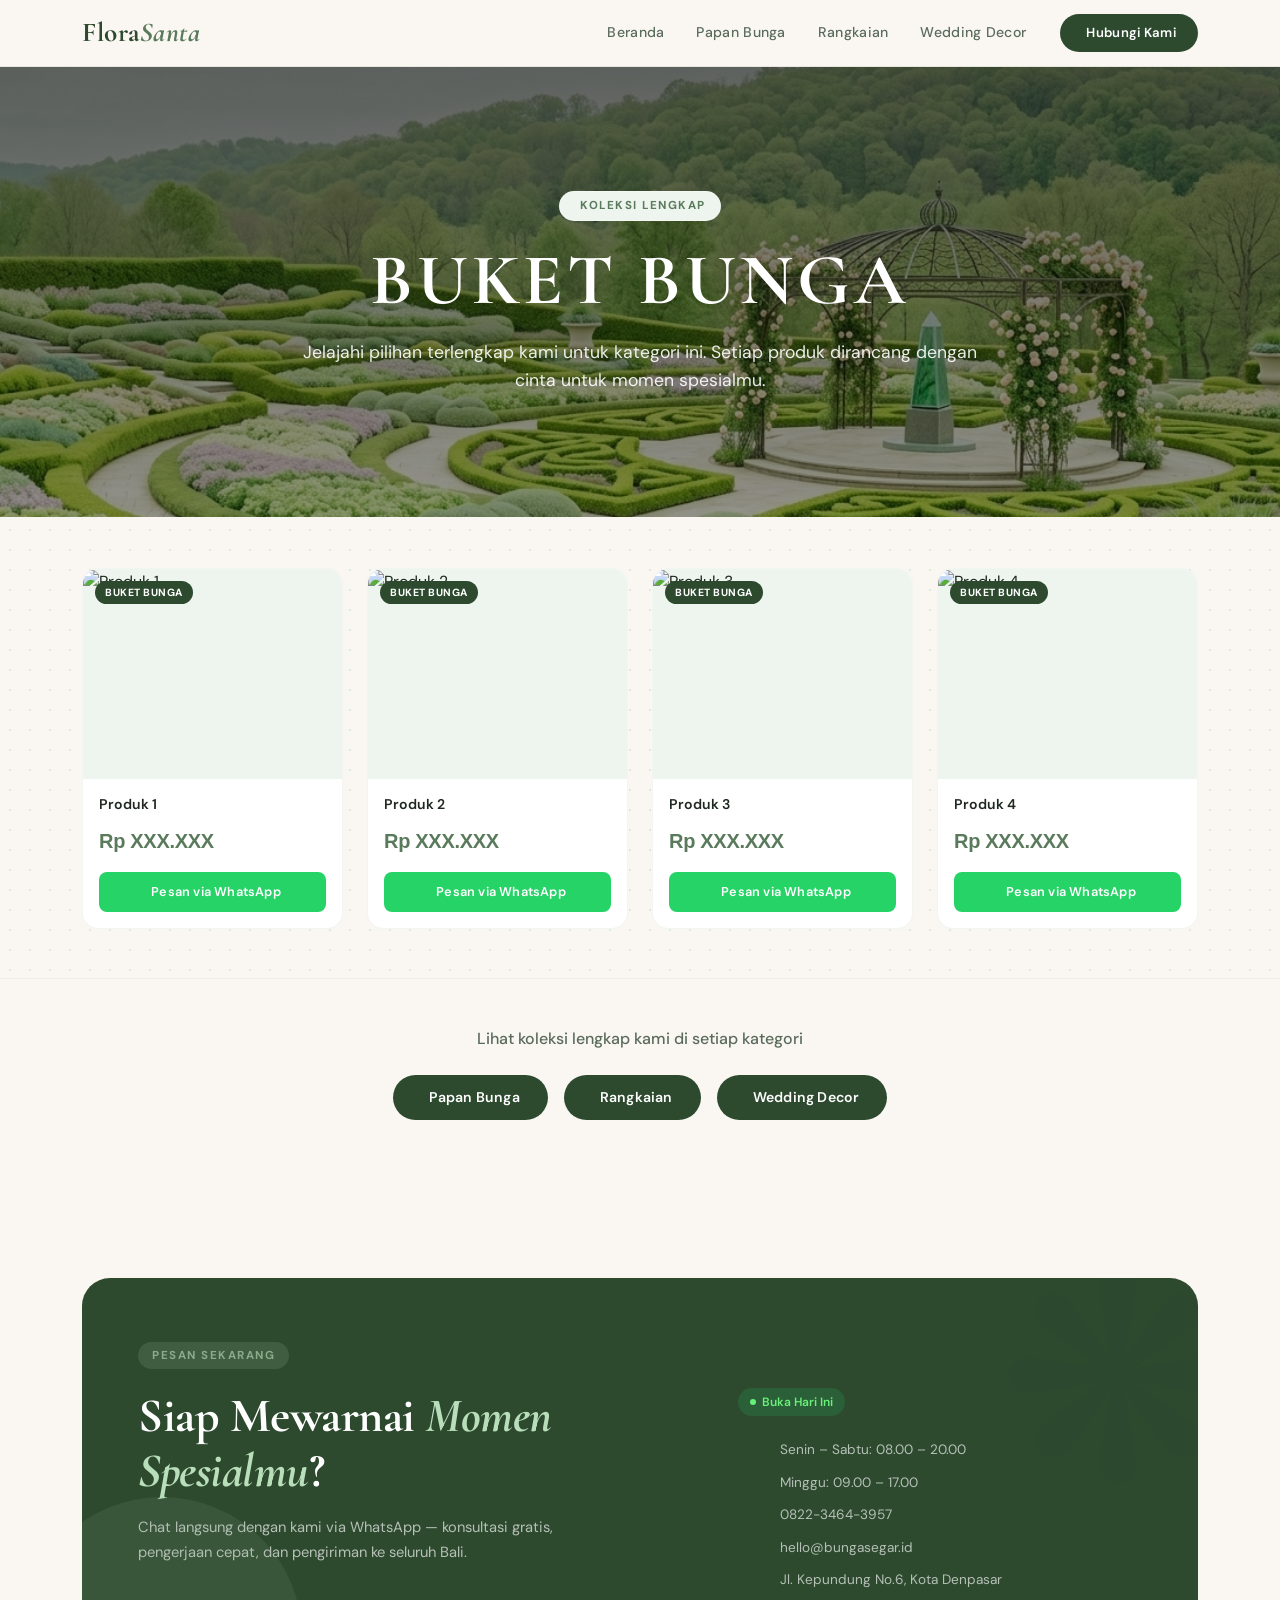
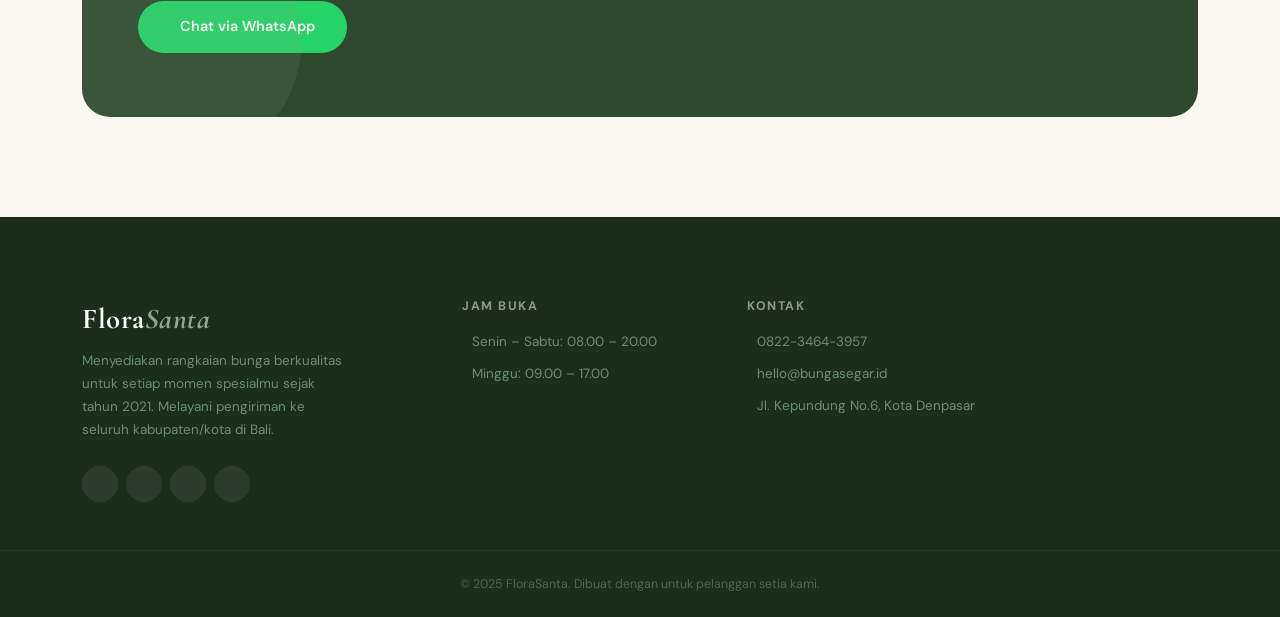
==== commit 7a5d2404: "Add files via upload" ====
--- a/buket.html
+++ b/buket.html
@@ -157,14 +157,6 @@
             <a href="#" class="social-link"><i class="bi bi-tiktok"></i></a>
           </div>
         </div>
-        <div class="col-6 col-lg-2">
-          <div class="footer-heading">Katalog</div>
-          <ul class="footer-links">
-            <li><a href="papan-bunga.html">Papan Bunga</a></li>
-            <li><a href="buket.html">Buket Bunga</a></li>
-            <li><a href="rangkaian.html">Rangkaian</a></li>
-          </ul>
-        </div>
         <div class="col-6 col-lg-3">
           <div class="footer-heading">Jam Buka</div>
           <div class="footer-contact-item"><i class="bi bi-clock"></i> Senin – Sabtu: 08.00 – 20.00</div>
@@ -196,38 +188,6 @@
   <!-- Scripts -->
   <script src="https://cdnjs.cloudflare.com/ajax/libs/bootstrap/5.3.3/js/bootstrap.bundle.min.js"></script>
   <script src="https://cdnjs.cloudflare.com/ajax/libs/aos/2.3.4/aos.js"></script>
-  <script>
-    // ═══════ INIT ═══════
-    AOS.init({ once: true, offset: 60 });
-
-    // Navbar scroll
-    const nav = document.getElementById('mainNav');
-    window.addEventListener('scroll', () => nav.classList.toggle('scrolled', window.scrollY > 40));
-
-    // Progress bar
-    const bar = document.getElementById('progress-bar');
-    window.addEventListener('scroll', () => {
-      const total = document.body.scrollHeight - window.innerHeight;
-      bar.style.width = (window.scrollY / total * 100) + '%';
-    });
-
-    // ═══════ MODAL ═══════
-    function closeModal() {
-      document.getElementById('modal-overlay').style.display = 'none';
-      document.body.style.overflow = '';
-    }
-    document.getElementById('modal-overlay').addEventListener('click', e => { if (e.target.id === 'modal-overlay') closeModal(); });
-    document.querySelectorAll('.product-card').forEach(card => {
-      card.addEventListener('click', () => {
-        document.getElementById('modal-name').textContent = card.dataset.name;
-        document.getElementById('modal-price').textContent = card.dataset.price;
-        document.getElementById('modal-img').src = card.dataset.img;
-        document.getElementById('modal-wa').href = card.dataset.wa;
-        document.getElementById('modal-overlay').style.display = 'flex';
-        document.body.style.overflow = 'hidden';
-      });
-    });
-    document.addEventListener('keydown', e => { if (e.key === 'Escape') closeModal(); });
-  </script>
+  <script src="script.js"></script>
 </body>
 </html>
--- a/style.css
+++ b/style.css
@@ -26,7 +26,9 @@
       --spacing-3xl: 64px;
       --spacing-4xl: 80px;
     }
-
+#kategori {
+  scroll-margin-top: 80px;
+}
     *, *::before, *::after {
       box-sizing: border-box;
       margin: 0;
@@ -725,7 +727,7 @@
     }
 
     .card-price {
-      font-family: 'Cormorant Garamond', serif;
+      font-family: 'Inter', sans-serif;
       font-size: 1.25rem;
       font-weight: 700;
       color: var(--sage);
@@ -1000,11 +1002,12 @@
     }
 
     .modal-price {
-      font-family: 'Cormorant Garamond', serif;
-      font-size: 1.6rem;
+      font-family: 'Inter', sans-serif;
+      font-size: 1.25rem;
       font-weight: 700;
       color: var(--sage);
-      margin-bottom: var(--spacing-lg);
+      margin-bottom: var(--spacing-md);
+      letter-spacing: -0.3px;
     }
 
     .btn-wa-modal {
